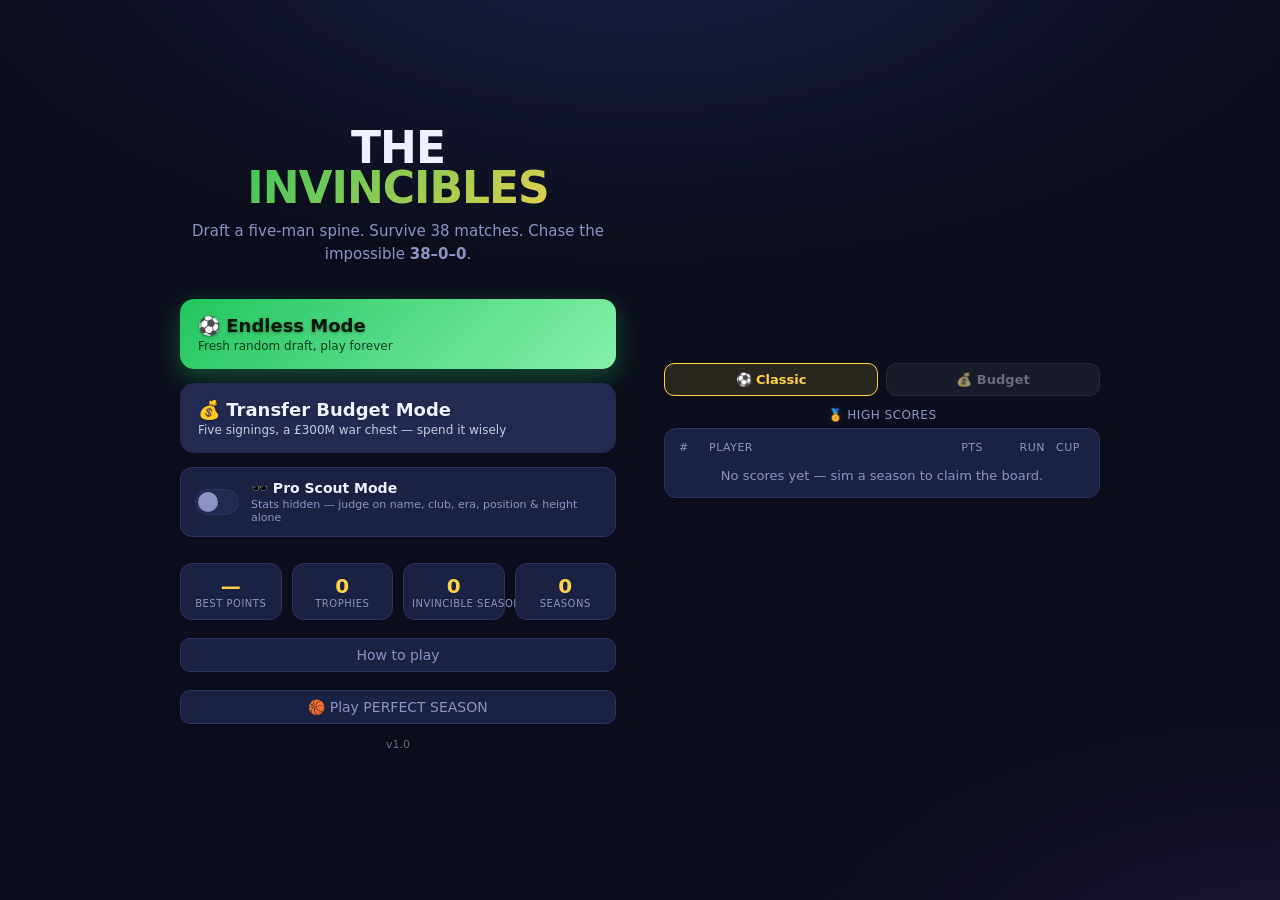
==== soccer/index.html @ 268bd945 "THE INVINCIBLES v1.0: Premier League spin-off at /soccer/ Full football sibling of PERFECT SEASON, b" ====
<!DOCTYPE html>
<html lang="en">
<head>
  <meta charset="UTF-8" />
  <meta name="viewport" content="width=device-width, initial-scale=1.0, maximum-scale=1.0, user-scalable=no" />
  <meta name="theme-color" content="#0b0e1a" />
  <title>THE INVINCIBLES</title>
  <meta name="description" content="Draft a five-man spine of Premier League legends and simulate a 38-match season. Can you go 38–0–0?" />
  <style>
/* ============================================================================
 * THE INVINCIBLES — styles
 * ==========================================================================*/
:root {
  --bg: #0b0e1a;
  --bg2: #131830;
  --panel: #1a2142;
  --panel2: #222a52;
  --ink: #eef1ff;
  --muted: #8b93c4;
  --accent: #22c55e;
  --accent2: #86efac;
  --good: #34d399;
  --bad: #f87171;
  --line: #2c3463;
  --gold: #ffd24a;
  --radius: 16px;
  --shadow: 0 10px 40px rgba(0, 0, 0, 0.45);
}

* { box-sizing: border-box; -webkit-tap-highlight-color: transparent; }

html { height: 100%; }
body {
  margin: 0;
  min-height: 100%;
  background: var(--bg);
  color: var(--ink);
  font-family: "Inter", system-ui, -apple-system, "Segoe UI", Roboto, sans-serif;
  -webkit-font-smoothing: antialiased;
}
/* Ambient glows live on a fixed layer so no gradient edge can ever appear,
 * no matter how tall the page scrolls. */
body::before {
  content: "";
  position: fixed;
  inset: 0;
  z-index: -1;
  pointer-events: none;
  background:
    radial-gradient(1200px 600px at 50% -10%, #1d2147 0%, transparent 60%),
    radial-gradient(900px 500px at 100% 110%, #20183a 0%, transparent 55%);
}

#app {
  max-width: 540px;
  margin: 0 auto;
  min-height: 100%;
  position: relative;
  overflow: hidden;
}

/* ---- screen switching ---- */
.screen {
  display: none;
  padding: 20px;
  min-height: 100vh;
  flex-direction: column;
  animation: fade 0.3s ease;
}
.screen.active { display: flex; }
@keyframes fade { from { opacity: 0; transform: translateY(8px); } to { opacity: 1; transform: none; } }

/* ---- buttons ---- */
.btn {
  border: none;
  border-radius: 14px;
  padding: 16px 18px;
  font-size: 16px;
  font-weight: 700;
  color: var(--ink);
  cursor: pointer;
  transition: transform 0.08s ease, filter 0.15s ease, opacity 0.15s ease;
  font-family: inherit;
}
.btn:active { transform: scale(0.97); }
.btn:disabled { opacity: 0.4; cursor: not-allowed; }
.btn-primary:disabled {
  opacity: 1;
  background: var(--panel2);
  color: var(--muted);
  box-shadow: none;
}
.btn-primary {
  background: linear-gradient(135deg, var(--accent), var(--accent2));
  color: #06170c;
  box-shadow: 0 8px 24px rgba(34, 197, 94, 0.35);
}
.btn-secondary { background: var(--panel2); }
.btn-token {
  background: var(--panel);
  border: 1px solid var(--line);
  font-size: 14px;
  padding: 12px 14px;
  flex: 1;
}
.btn-token:disabled { opacity: 0.35; }
.link-btn {
  background: var(--panel);
  border: 1px solid var(--line);
  border-radius: 10px;
  padding: 8px 16px;
  color: var(--muted);
  cursor: pointer;
  font-size: 14px;
  margin-top: 18px;
  font-family: inherit;
}
.link-btn:hover { color: var(--ink); border-color: var(--gold); }
a.link-btn { text-decoration: none; display: inline-block; }
.icon-btn {
  background: var(--panel);
  border: 1px solid var(--line);
  color: var(--ink);
  width: 38px; height: 38px;
  border-radius: 10px;
  font-size: 16px;
  cursor: pointer;
}

/* ===================== HOME ===================== */
#screen-home { justify-content: center; align-items: center; text-align: center; }
.home-inner { width: 100%; max-width: 420px; }
.logo {
  font-size: 44px;
  font-weight: 900;
  letter-spacing: -1px;
  line-height: 0.92;
  margin: 0 0 4px;
}
.logo span {
  display: block;
  background: linear-gradient(135deg, var(--accent), var(--gold));
  -webkit-background-clip: text;
  background-clip: text;
  color: transparent;
}
.tagline { color: var(--muted); font-size: 15px; margin: 8px 0 34px; line-height: 1.5; }
.mode-buttons { display: flex; flex-direction: column; gap: 14px; }
.mode-buttons .btn { display: flex; flex-direction: column; gap: 3px; text-align: left; }
.btn-title { font-size: 18px; text-shadow: 0 1px 3px rgba(0, 0, 0, 0.35); }
.btn-sub { font-size: 12px; font-weight: 500; opacity: 0.8; }
/* Pro Scout Mode toggle */
.pro-toggle {
  display: flex;
  align-items: center;
  gap: 12px;
  background: var(--panel);
  border: 1px solid var(--line);
  border-radius: 12px;
  padding: 12px 14px;
  margin-top: 14px;
  cursor: pointer;
  text-align: left;
}
.pro-toggle input { display: none; }
.pro-switch {
  flex: 0 0 auto;
  width: 44px;
  height: 26px;
  border-radius: 14px;
  background: var(--panel2);
  border: 1px solid var(--line);
  position: relative;
  transition: background 0.2s;
}
.pro-switch::after {
  content: "";
  position: absolute;
  top: 2px;
  left: 2px;
  width: 20px;
  height: 20px;
  border-radius: 50%;
  background: var(--muted);
  transition: transform 0.2s, background 0.2s;
}
.pro-toggle input:checked + .pro-switch { background: linear-gradient(135deg, var(--accent), var(--accent2)); }
.pro-toggle input:checked + .pro-switch::after { transform: translateX(18px); background: #06170c; }
.pro-text { display: flex; flex-direction: column; gap: 2px; }
.pro-text b { font-size: 14px; }
.pro-text small { font-size: 11px; color: var(--muted); }

.scout-note {
  margin-top: 8px;
  font-size: 12px;
  color: var(--muted);
  font-style: italic;
  background: var(--panel2);
  border-radius: 8px;
  padding: 8px 10px;
}

.records {
  margin-top: 26px;
  display: grid;
  grid-template-columns: repeat(4, minmax(0, 1fr));
  gap: 10px;
}
@media (max-width: 430px) {
  .records { grid-template-columns: repeat(2, 1fr); }
}
.record-chip {
  background: var(--panel);
  border: 1px solid var(--line);
  border-radius: 12px;
  padding: 10px 8px;
}
.record-chip .rc-v { font-size: 20px; font-weight: 800; color: var(--gold); }
.record-chip .rc-k { font-size: 10px; color: var(--muted); text-transform: uppercase; letter-spacing: 0.5px; white-space: nowrap; }

/* ===================== HIGH SCORES ===================== */
.highscores { margin-top: 18px; width: 100%; max-width: 420px; margin-left: auto; margin-right: auto; }
.hs-tabs { display: flex; gap: 8px; margin-bottom: 12px; }
.hs-tab {
  flex: 1 1 0;
  min-width: 0;
  padding: 8px 6px;
  background: var(--panel);
  border: 1px solid var(--line);
  border-radius: 10px;
  color: var(--muted);
  font: inherit;
  font-size: 13px;
  font-weight: 700;
  white-space: nowrap;
  cursor: pointer;
}
.hs-tab:not(.active) { filter: saturate(0.4); opacity: 0.7; }
.hs-tab.active { border-color: var(--gold); color: var(--gold); background: rgba(255, 210, 74, 0.12); }
.hs-head { font-size: 12px; color: var(--muted); text-transform: uppercase; letter-spacing: 0.5px; margin-bottom: 6px; }
.hs-board { background: var(--panel); border: 1px solid var(--line); border-radius: 12px; padding: 6px 14px; text-align: left; }
.hs-board + .hs-head { margin-top: 16px; }
.hs-line { display: grid; grid-template-columns: 24px 1fr 62px 56px 34px; gap: 6px; padding: 6px 0; font-size: 14px; align-items: center; }
.hs-line > :nth-child(3), .hs-line > :nth-child(4) { text-align: right; font-variant-numeric: tabular-nums; }
.hs-line > :nth-child(5) { text-align: center; }
.hs-line:not(.head) > :nth-child(5) { font-size: 17px; line-height: 1; }
.hs-line + .hs-line { border-top: 1px solid var(--line); }
.hs-line.head { color: var(--muted); font-size: 11px; text-transform: uppercase; letter-spacing: 0.5px; }
.hs-line .hv { font-weight: 800; }
.hs-line.first .hv, .hs-line.first .h-ini { color: var(--gold); }
.hs-empty { color: var(--muted); font-size: 13px; text-align: center; padding: 8px 0; }
.hs-entry { background: var(--panel); border: 1px solid var(--gold); border-radius: 12px; padding: 12px; margin-bottom: 16px; }
.hs-title { font-weight: 800; color: var(--gold); margin-bottom: 8px; }
.hs-row { display: flex; gap: 8px; justify-content: center; }
.hs-input {
  width: 96px; text-align: center; text-transform: uppercase; letter-spacing: 6px;
  font-weight: 800; font-size: 18px; background: var(--bg2); border: 1px solid var(--line);
  border-radius: 10px; color: var(--ink); padding: 10px; font-family: inherit;
}
.version { color: var(--muted); font-size: 11px; margin-top: 14px; padding-bottom: 10px; opacity: 0.7; }
.hs-head { text-shadow: 0 0 8px rgba(255, 255, 255, 0.15); }


/* ===================== PANELS (how / wild) ===================== */
.panel {
  background: var(--panel);
  border: 1px solid var(--line);
  border-radius: var(--radius);
  padding: 24px;
  margin: auto 0;
  box-shadow: var(--shadow);
}
.panel h2 { margin-top: 0; }
.how-list { padding-left: 20px; line-height: 1.6; color: var(--ink); }
.how-list li { margin-bottom: 12px; }
.how-list b { color: var(--accent2); }
.how-foot { color: var(--muted); text-align: center; margin: 18px 0 22px; }

/* ===================== DRAFT ===================== */
.draft-header { display: flex; align-items: center; gap: 8px; margin-bottom: 14px; }
.draft-progress { flex: 1; display: flex; justify-content: space-between; align-items: center; gap: 6px; }
#pick-label { font-weight: 800; font-size: 15px; white-space: nowrap; }
.tokens { display: flex; gap: 6px; }
.token {
  background: var(--panel);
  border: 1px solid var(--line);
  border-radius: 10px;
  padding: 5px 8px;
  font-size: 13px;
  color: var(--ink);
  font-family: inherit;
  cursor: pointer;
  white-space: nowrap;
}
.token:not(:disabled):hover { border-color: var(--gold); }
.token:disabled { opacity: 0.4; cursor: default; }
.token b { color: var(--gold); }

/* cap mode: remaining budget chip in the draft header */
.budget-hud {
  background: var(--panel);
  border: 1px solid var(--gold);
  border-radius: 10px;
  padding: 5px 8px;
  font-size: 13px;
  color: var(--ink);
  white-space: nowrap;
}
.budget-hud b { color: var(--gold); }

/* pitch */
.court {
  position: relative;
  background:
    repeating-linear-gradient(90deg, transparent, transparent 30px, rgba(255,255,255,0.02) 31px),
    linear-gradient(180deg, #14331b, #1d4d28);
  border: 2px solid #2e6b3a;
  border-radius: 12px;
  padding: 12px;
  display: grid;
  grid-template-columns: repeat(5, 1fr);
  gap: 8px;
  margin-bottom: 16px;
}
.slot {
  position: relative;
  z-index: 1; /* sits above the halfway-line divider */
  background: #0f2b18;
  border: 1.5px dashed #3f7a4e;
  border-radius: 10px;
  min-height: 78px;
  display: flex;
  flex-direction: column;
  align-items: center;
  justify-content: center;
  text-align: center;
  padding: 6px 4px;
  position: relative;
}
.slot .slot-pos { font-size: 12px; font-weight: 800; color: var(--accent2); }
.slot .slot-empty { font-size: 11px; color: rgba(134, 239, 172, 0.55); margin-top: 4px; }
.slot.filled { border-style: solid; border-color: var(--accent); background: rgba(34,197,94,0.12); }
.slot .slot-name { font-size: 11px; font-weight: 700; line-height: 1.15; margin-top: 3px; }
.slot .slot-era { font-size: 10px; color: var(--muted); }
.slot.target { border-style: solid; border-color: var(--gold); box-shadow: 0 0 0 1px var(--gold) inset; }

/* slot machine */
.draft-floor { flex: 1; display: flex; flex-direction: column; }
.spinner {
  text-align: center;
  background: linear-gradient(135deg, var(--panel2), var(--panel));
  border: 1px solid var(--line);
  border-radius: 12px;
  padding: 10px;
  margin-bottom: 12px;
}
.spinner-label { display: block; font-size: 11px; letter-spacing: 2px; color: var(--muted); }
.spinner-team {
  display: block;
  font-size: 26px;
  font-weight: 900;
  color: var(--gold);
  min-height: 32px;
}
.spinner.spinning .spinner-team { animation: flick 0.08s steps(1) infinite; }
@keyframes flick { 50% { opacity: 0.4; } }

.candidates { display: flex; flex-direction: column; gap: 8px; margin-bottom: 12px; }
.pcard {
  background: var(--panel);
  border: 1px solid var(--line);
  border-radius: 12px;
  padding: 10px 12px;
  cursor: pointer;
  transition: border-color 0.15s, transform 0.08s;
}
.pcard:active { transform: scale(0.99); }
.pcard.open { border-color: var(--accent); }
.pcard-arch { white-space: nowrap; }
.pcard-top { display: flex; justify-content: space-between; align-items: center; gap: 8px; }
.pcard-name { font-weight: 800; font-size: 15px; }
.pcard-meta { font-size: 11px; color: var(--muted); }
.pcard-arch { font-size: 11px; color: var(--accent2); font-weight: 600; }
.pcard-pos { display: flex; gap: 4px; }
.pos-pill {
  font-size: 10px;
  font-weight: 800;
  background: var(--panel2);
  border-radius: 6px;
  padding: 2px 6px;
}
.pcost {
  background: var(--bg2);
  border: 1px solid var(--line);
  border-radius: 999px;
  padding: 3px 8px;
  font-size: 12px;
  font-weight: 800;
  color: var(--gold);
  white-space: nowrap;
}
/* over-budget card: dim everything except the price, which flips red */
.pcard.too-rich .pcard-name, .pcard.too-rich .pcard-meta,
.pcard.too-rich .pos-pill, .pcard.too-rich .ratings,
.pcard.too-rich .scout-note { opacity: 0.45; }
.pcard.too-rich .pcost { color: var(--bad); border-color: var(--bad); }
.ratings { display: flex; gap: 6px; margin-top: 8px; }
.rbar { flex: 1; text-align: center; }
.rbar .rk { font-size: 10px; color: var(--muted); }
.rbar .rv {
  display: block;
  font-size: 12px;
  font-weight: 800;
  border-radius: 5px;
  padding: 2px 0;
  margin-top: 2px;
  background: var(--panel2);
}
.rv.hi { color: var(--good); }
.rv.lo { color: var(--bad); }

/* position chooser shown after tapping a card */
.pos-choose { display: none; gap: 6px; margin-top: 10px; flex-wrap: wrap; }
.pcard.open .pos-choose { display: flex; }
.pos-choose .pc-btn {
  flex: 1;
  min-width: 56px;
  background: var(--panel2);
  border: 1px solid var(--line);
  color: var(--ink);
  border-radius: 8px;
  padding: 8px 4px;
  font-weight: 800;
  font-size: 13px;
  cursor: pointer;
  font-family: inherit;
}
.pos-choose .pc-btn:disabled { opacity: 0.3; }
.pos-choose .pc-btn.natural:disabled { border-color: var(--line); color: var(--muted); background: none; }
.pos-choose .pc-btn.natural { border-color: var(--good); color: var(--good); background: rgba(52, 211, 153, 0.12); }
.pos-choose .pc-btn.off { border-color: var(--line); color: var(--muted); }

.draft-actions { display: flex; gap: 10px; margin-bottom: 12px; }
.btn-sim { margin-top: auto; }

/* ===================== WILDCARD ===================== */
.wild-panel { max-height: 86vh; display: flex; flex-direction: column; }
.wild-search {
  width: 100%;
  background: var(--bg2);
  border: 1px solid var(--line);
  border-radius: 10px;
  padding: 12px;
  color: var(--ink);
  font-size: 15px;
  margin-bottom: 12px;
  font-family: inherit;
}
.wild-list { overflow-y: auto; flex: 1; display: flex; flex-direction: column; gap: 6px; margin-bottom: 12px; }

/* ===================== SIMULATION ===================== */
#screen-sim { justify-content: center; align-items: center; text-align: center; }
.sim-inner { width: 100%; max-width: 420px; }
.sim-record { font-size: 48px; font-weight: 900; letter-spacing: -2px; }
.sim-record .dash { color: var(--muted); margin: 0 5px; }
#sim-wins { color: var(--good); }
#sim-draws { color: var(--gold); }
#sim-losses { color: var(--bad); }
.sim-pts { font-size: 15px; font-weight: 700; color: var(--muted); margin-top: 2px; }
.sim-pts b { color: var(--gold); font-size: 20px; }
.sim-bar {
  height: 10px;
  background: var(--bad);
  border-radius: 6px;
  overflow: hidden;
  margin: 16px 0 22px;
}
.sim-bar-fill { height: 100%; width: 0; background: var(--good); transition: width 0.1s linear; }
.sim-grid {
  display: grid;
  grid-template-columns: repeat(10, 1fr);
  gap: 4px;
  margin-bottom: 18px;
}
.gcell { aspect-ratio: 1; border-radius: 3px; background: var(--panel); transform: scale(0); transition: transform 0.12s ease; }
.gcell.show { transform: scale(1); }
.gcell.w { background: var(--good); }
.gcell.d { background: var(--gold); }
.gcell.l { background: var(--bad); }
.sim-status { color: var(--muted); font-weight: 600; min-height: 22px; }

/* ===================== RESULTS ===================== */
#screen-result { justify-content: center; }
.result-inner { width: 100%; max-width: 440px; margin: auto; text-align: center; }
.grade-badge {
  width: 96px; height: 96px;
  margin: 0 auto 12px;
  border-radius: 50%;
  display: flex; align-items: center; justify-content: center;
  font-size: 34px; font-weight: 900;
  border: 3px solid var(--line);
  background: var(--panel);
}
.grade-badge.perfect { font-size: 22px; background: linear-gradient(135deg, var(--gold), var(--accent)); color: #06170c; border-color: var(--gold); box-shadow: 0 0 30px rgba(255,210,74,0.6); }
.grade-badge.s { color: var(--gold); border-color: var(--gold); }
.grade-badge.a { color: var(--good); border-color: var(--good); }
.grade-badge.b { color: #60a5fa; border-color: #60a5fa; }
.grade-badge.c { color: var(--accent2); border-color: var(--accent2); }
.grade-badge.d, .grade-badge.e, .grade-badge.f { color: var(--bad); border-color: var(--bad); }
.result-record { font-size: 40px; font-weight: 900; }
.result-pts { font-size: 24px; font-weight: 900; color: var(--gold); }
.result-title { color: var(--muted); margin-bottom: 18px; font-weight: 600; }
.result-cap { color: var(--gold); font-weight: 700; margin-bottom: 10px; }

.result-lineup { display: grid; grid-template-columns: repeat(5, 1fr); gap: 6px; margin-bottom: 18px; }
.rl-slot { background: var(--panel); border-radius: 8px; padding: 8px 4px; border: 1px solid var(--line); }
.rl-slot .rl-pos { font-size: 10px; font-weight: 800; color: var(--accent2); }
.rl-slot .rl-name { font-size: 10px; font-weight: 700; line-height: 1.15; margin-top: 3px; }
.rl-slot .rl-fit { font-size: 13px; margin-top: 3px; }

.fit-legend { font-size: 11px; color: var(--muted); margin: -8px 0 14px; }
.result-stats { display: grid; grid-template-columns: 1fr 1fr; gap: 8px; margin-bottom: 16px; }
.stat { background: var(--panel); border-radius: 10px; padding: 10px; text-align: left; }
.stat-k { display: block; font-size: 11px; color: var(--muted); text-transform: uppercase; letter-spacing: 0.5px; }
.stat-v { font-size: 15px; font-weight: 800; }

/* Pro Scout Mode reveal */
.scout-reveal {
  background: var(--panel);
  border: 1px solid var(--gold);
  border-radius: 12px;
  padding: 12px 14px;
  margin-bottom: 16px;
  text-align: left;
  animation: fade 0.4s ease;
}
.scout-reveal h3 { margin: 0 0 10px; font-size: 14px; color: var(--gold); }
.reveal-legend { font-size: 11px; color: var(--muted); margin: -2px 0 14px; }
.reveal-list { display: flex; flex-direction: column; gap: 8px; }
.reveal-head { padding-bottom: 6px; border-bottom: 1px solid var(--line); margin-bottom: 2px; }
.reveal-head .rk { width: 26px; text-align: center; font-size: 11px; font-weight: 800; color: var(--accent2); letter-spacing: 0.5px; }
.reveal-row { display: flex; align-items: center; justify-content: space-between; gap: 8px; }
.reveal-id { display: flex; flex-direction: column; min-width: 0; }
.reveal-id .reveal-pos { font-size: 10px; font-weight: 800; color: var(--accent2); }
.reveal-id .reveal-name { font-size: 14px; font-weight: 700; white-space: nowrap; overflow: hidden; text-overflow: ellipsis; }
.reveal-id .reveal-meta { font-size: 10px; color: var(--muted); }
.reveal-ratings { display: flex; gap: 4px; flex: 0 0 auto; }
.reveal-ratings .rv {
  width: 26px;
  text-align: center;
  font-size: 12px;
  font-weight: 800;
  border-radius: 5px;
  padding: 3px 0;
  background: var(--panel2);
}

.chem-details { background: var(--panel); border-radius: 10px; padding: 4px 14px; margin-bottom: 18px; text-align: left; }
.chem-details summary { cursor: pointer; padding: 10px 0; font-weight: 700; }
.chem-details ul { list-style: none; padding: 0; margin: 0 0 12px; }
.chem-details li { display: flex; justify-content: space-between; padding: 6px 0; border-top: 1px solid var(--line); font-size: 13px; }
.chem-details li .cd { font-weight: 800; }
.chem-details li.good .cd { color: var(--good); }
.chem-details li.bad .cd { color: var(--bad); }

.result-actions { display: flex; flex-direction: column; gap: 10px; }
.share-toast { color: var(--good); font-weight: 700; min-height: 20px; margin-top: 10px; }
.missed-note { color: var(--muted); font-size: 13px; text-align: center; margin: 0; }

/* playoffs */
#screen-playoffs { justify-content: center; }
.playoffs-inner { width: 100%; max-width: 460px; margin: auto; text-align: center; }
.po-seed { font-size: 15px; font-weight: 700; color: var(--muted); margin-bottom: 18px; }
.po-seed b { color: var(--gold); }
.bracket { display: flex; flex-direction: column; gap: 10px; margin-bottom: 18px; }
.po-series {
  display: flex; align-items: center; justify-content: space-between; gap: 10px;
  background: var(--panel); border: 1px solid var(--line); border-radius: 12px;
  padding: 12px 14px; text-align: left;
  opacity: 0; transform: translateY(10px); transition: opacity 0.3s, transform 0.3s, border-color 0.3s;
}
.po-series.show { opacity: 1; transform: none; }
.po-series.win { border-color: var(--good); }
.po-series.loss { border-color: var(--bad); }
.po-series .po-round { font-size: 11px; color: var(--accent2); font-weight: 800; text-transform: uppercase; letter-spacing: 0.5px; }
.po-series .po-opp { font-size: 14px; font-weight: 700; margin-top: 2px; }
.po-series .po-right { text-align: right; flex: 0 0 auto; }
.po-series .po-score { font-size: 18px; font-weight: 900; white-space: nowrap; }
.po-series.win .po-score { color: var(--good); }
.po-series.loss .po-score { color: var(--bad); }
.po-series .po-badge { font-size: 10px; font-weight: 800; letter-spacing: 0.5px; }
.po-series.win .po-badge { color: var(--good); }
.po-series.loss .po-badge { color: var(--bad); }
.po-outcome { min-height: 90px; margin-bottom: 8px; }
.po-banner {
  font-size: 30px; font-weight: 900; letter-spacing: -0.5px; padding: 18px;
  border-radius: 16px; animation: fade 0.5s ease;
}
.po-banner.champ { background: linear-gradient(135deg, var(--gold), var(--accent)); color: #06170c; box-shadow: 0 0 36px rgba(255,210,74,0.6); }
.po-banner.out { background: var(--panel); border: 1px solid var(--line); color: var(--ink); font-size: 20px; }
.po-banner .po-sub { display: block; font-size: 13px; font-weight: 600; margin-top: 6px; opacity: 0.85; }

/* confetti */
.confetti { position: fixed; top: -10px; width: 9px; height: 14px; opacity: 0.9; z-index: 50; pointer-events: none; }
@keyframes fall { to { transform: translateY(110vh) rotate(720deg); opacity: 0; } }

/* ===================== DESKTOP LAYOUT ===================== */
@media (min-width: 900px) {
  #app { max-width: 960px; }
  .draft-header, .court, .spinner, .draft-actions { max-width: 660px; margin-left: auto; margin-right: auto; width: 100%; }
  .court { margin: 0 auto 16px; }
  .btn-sim { width: 100%; max-width: 660px; align-self: center; }
  .candidates { display: grid; grid-template-columns: repeat(2, 1fr); gap: 10px; align-items: start; }
  .candidates .pcard.open { grid-column: 1 / -1; }
  .wild-panel { max-width: 900px; width: 100%; margin: 0 auto; }
  .wild-list { display: grid; grid-template-columns: repeat(2, 1fr); gap: 8px; align-items: start; }
  .wild-list .pcard.open { grid-column: 1 / -1; }
  .result-inner { max-width: 560px; }
  /* Home becomes two columns: menu left, leaderboards right */
  .home-inner { max-width: 940px; display: grid; grid-template-columns: 1fr 1fr; column-gap: 48px; align-items: start; }
  .home-inner > * { grid-column: 1; }
  .home-inner > .highscores { grid-column: 2; grid-row: 1 / span 7; align-self: center; margin-top: 8px; max-width: none; }
}
</style>
</head>
<body>
  <div id="app">

    <!-- ===================== HOME ===================== -->
    <section id="screen-home" class="screen active">
      <div class="home-inner">
        <h1 class="logo">THE<span>INVINCIBLES</span></h1>
        <p class="tagline">Draft a five-man spine. Survive 38 matches. Chase the impossible&nbsp;<b>38–0–0</b>.</p>

        <div class="mode-buttons">
          <button class="btn btn-primary" id="btn-endless">
            <span class="btn-title">⚽ Endless Mode</span>
            <span class="btn-sub">Fresh random draft, play forever</span>
          </button>
          <button class="btn btn-secondary" id="btn-cap">
            <span class="btn-title">💰 Transfer Budget Mode</span>
            <span class="btn-sub">Five signings, a £300M war chest — spend it wisely</span>
          </button>
        </div>

        <label class="pro-toggle" for="pro-toggle">
          <input type="checkbox" id="pro-toggle" />
          <span class="pro-switch"></span>
          <span class="pro-text">
            <b>🕶️ Pro Scout Mode</b>
            <small>Stats hidden — judge on name, club, era, position &amp; height alone</small>
          </span>
        </label>

        <div class="records" id="home-records"></div>

        <div class="highscores" id="highscores"></div>

        <button class="link-btn" id="btn-how">How to play</button>
        <a class="link-btn" href="../">🏀 Play PERFECT SEASON</a>
        <p class="version">v1.0</p>
      </div>
    </section>

    <!-- ===================== HOW TO PLAY ===================== -->
    <section id="screen-how" class="screen">
      <div class="panel">
        <h2>How to play</h2>
        <ol class="how-list">
          <li><b>Spin the club.</b> Each round the wheel deals you a club-era. Sign <b>one</b> of its legends.</li>
          <li><b>Fill all five roles</b> — GK, DF, MF, WG, ST. Play someone out of position and they lose effectiveness; an outfielder in goal is a catastrophe.</li>
          <li><b>Build chemistry.</b> You need a chief creator, clinical finishing, and a commanding back line. Stacking individualists backfires.</li>
          <li><b>Use your tokens.</b> <b>Reroll</b> deals a new club; the one-time <b>Wildcard</b> lets you sign <i>any</i> legend.</li>
          <li><b>Simulate 38 matches.</b> 3 points for a win, 1 for a draw — see your points, grade, Player of the Season, and biggest weakness.</li>
        </ol>
        <p class="how-foot">Goal: construct the rare spine that goes the whole season unbeaten — <b>38–0–0</b>.</p>
        <button class="btn btn-primary" id="btn-how-back">Got it</button>
      </div>
    </section>

    <!-- ===================== DRAFT ===================== -->
    <section id="screen-draft" class="screen">
      <header class="draft-header">
        <button class="icon-btn" id="btn-quit" title="Quit to menu">✕</button>
        <div class="draft-progress">
          <span id="pick-label">Signing 1 / 5</span>
          <span id="budget-hud" class="budget-hud" hidden></span>
          <div class="tokens">
            <button type="button" class="token" id="token-reroll" title="Reroll team">🔄 <b id="reroll-count">3</b></button>
            <button type="button" class="token" id="token-wild" title="Wildcard pick">⭐ <b id="wild-count">1</b></button>
          </div>
        </div>
      </header>

      <!-- Pitch with the 5 lineup slots -->
      <div class="court" id="court"></div>

      <!-- Slot machine + candidate cards -->
      <div class="draft-floor">
        <div class="spinner" id="spinner">
          <span class="spinner-label" id="spinner-label">NOW SIGNING</span>
          <span class="spinner-team" id="spinner-team">—</span>
        </div>

        <div class="candidates" id="candidates"></div>

        <div class="draft-actions">
          <button class="btn btn-token" id="btn-reroll">🔄 Reroll team</button>
          <button class="btn btn-token" id="btn-wild">⭐ Wildcard pick</button>
        </div>
      </div>

      <button class="btn btn-primary btn-sim" id="btn-sim" disabled>Simulate Season</button>
    </section>

    <!-- ===================== WILDCARD PICKER ===================== -->
    <section id="screen-wild" class="screen">
      <div class="panel wild-panel">
        <h2>⭐ Wildcard — sign any legend</h2>
        <input type="text" id="wild-search" class="wild-search" placeholder="Search by name or club…" />
        <div class="wild-list" id="wild-list"></div>
        <button class="btn btn-secondary" id="btn-wild-cancel">Cancel</button>
      </div>
    </section>

    <!-- ===================== SIMULATION ===================== -->
    <section id="screen-sim" class="screen">
      <div class="sim-inner">
        <div class="sim-record">
          <span id="sim-wins">0</span><span class="dash">–</span><span id="sim-draws">0</span><span class="dash">–</span><span id="sim-losses">0</span>
        </div>
        <div class="sim-pts"><b id="sim-pts">0</b> PTS</div>
        <div class="sim-bar"><div class="sim-bar-fill" id="sim-bar-fill"></div></div>
        <div class="sim-grid" id="sim-grid"></div>
        <p class="sim-status" id="sim-status">Kickoff…</p>
      </div>
    </section>

    <!-- ===================== RESULTS ===================== -->
    <section id="screen-result" class="screen">
      <div class="result-inner">
        <div class="grade-badge" id="grade-badge"></div>
        <div class="result-record" id="result-record"></div>
        <div class="result-pts" id="result-pts"></div>
        <div class="result-title" id="result-title"></div>
        <div id="result-cap" class="result-cap" hidden></div>

        <div class="result-lineup" id="result-lineup"></div>
        <div class="fit-legend">🟢 natural fit · 🟡 okay · 🔴 out of position</div>

        <div class="result-stats">
          <div class="stat"><span class="stat-k">Player of the Season</span><span class="stat-v" id="result-mvp">—</span></div>
          <div class="stat"><span class="stat-k">Chemistry</span><span class="stat-v" id="result-chem">—</span></div>
          <div class="stat"><span class="stat-k">Best unbeaten run</span><span class="stat-v" id="result-streak">—</span></div>
          <div class="stat"><span class="stat-k">Weakness</span><span class="stat-v" id="result-weak">—</span></div>
        </div>

        <!-- Pro Scout Mode payoff: the stats you drafted blind, revealed -->
        <div class="scout-reveal" id="scout-reveal" hidden>
          <h3>🕶️ Scouting report revealed</h3>
          <p class="reveal-legend">ATT attacking · DEF defending · PAS passing/creativity · PHY physical/aerial · FIN finishing</p>
          <div class="reveal-list" id="reveal-list"></div>
        </div>

        <details class="chem-details">
          <summary>Chemistry breakdown</summary>
          <ul id="chem-list"></ul>
        </details>

        <!-- High-score entry: shown only when the season makes the top 10 -->
        <div class="hs-entry" id="hs-entry" hidden>
          <div class="hs-title" id="hs-entry-title">🏅 Top-10 season! Enter your initials</div>
          <div class="hs-row" id="hs-entry-row">
            <input type="text" id="hs-initials" class="hs-input" maxlength="3" placeholder="AAA"
                   autocomplete="off" autocapitalize="characters" spellcheck="false" />
            <button type="button" class="btn btn-secondary" id="btn-hs-save">Save score</button>
          </div>
        </div>

        <div class="result-actions">
          <button class="btn btn-primary" id="btn-playoffs">🏆 Enter Europe</button>
          <p class="missed-note" id="missed-note" hidden>Missed Europe — rebuild and go again.</p>
          <button class="btn btn-secondary" id="btn-share">Share result</button>
          <button class="btn btn-secondary" id="btn-again">Play again</button>
          <button class="link-btn" id="btn-home">Main menu</button>
        </div>
        <p class="share-toast" id="share-toast"></p>
      </div>
    </section>

    <!-- ===================== EUROPEAN CUP ===================== -->
    <section id="screen-playoffs" class="screen">
      <div class="playoffs-inner">
        <div class="po-seed" id="po-seed"></div>
        <div class="bracket" id="bracket"></div>
        <div class="po-outcome" id="po-outcome"></div>
        <div class="result-actions" id="po-actions" hidden>
          <button class="btn btn-primary" id="btn-po-share">Share result</button>
          <button class="btn btn-secondary" id="btn-po-again">Play again</button>
          <button class="link-btn" id="btn-po-home">Main menu</button>
        </div>
        <p class="share-toast" id="po-toast"></p>
      </div>
    </section>

  </div>

  <script>
/* ============================================================================
 * THE INVINCIBLES — player & club data
 * ----------------------------------------------------------------------------
 * Placeholder pool: three era-defining Premier League squads (11 men each) so
 * the slot machine, drafting and tuning work end to end. A full roster
 * expansion lands later — keep every club-era at 8+ candidates.
 *
 * Non-commercial fan game; ratings are subjective approximations on a 60-99
 * scale, meant for fun. A goalkeeper's def IS shot-stopping.
 *
 *   n name  t club(era)  d decade  p positions[]  a archetype
 *   hi height in inches   atk attacking  def defending  pas passing/creativity
 *   phy physical/aerial   fin finishing
 * ==========================================================================*/

const POSITIONS = ["GK", "DF", "MF", "WG", "ST"];

const POSITION_NAMES = {
  GK: "Goalkeeper",
  DF: "Defender",
  MF: "Midfielder",
  WG: "Winger",
  ST: "Striker",
};

function formatHeight(inches) {
  return Math.floor(inches / 12) + "'" + (inches % 12) + '"';
}

// Compact constructor: P(name,club,decade,positions,archetype,height-inches,
// attacking, defending, passing, physical, finishing)
function P(n, t, d, p, a, hi, atk, def, pas, phy, fin) {
  return { n, t, d, p, a, hi, atk, def, pas, phy, fin };
}

const PLAYERS = [
  P("Peter Schmeichel","Man United","1990s",["GK"],"Shot Stopper",76,40,95,68,92,38),
  P("Gary Neville","Man United","1990s",["DF"],"No-Nonsense Full-Back",71,48,81,70,68,38),
  P("Denis Irwin","Man United","1990s",["DF"],"Full-Back Raider",70,62,83,76,66,60),
  P("Gary Pallister","Man United","1990s",["DF"],"Colossus",76,38,87,60,86,40),
  P("Steve Bruce","Man United","1990s",["DF"],"Colossus",72,50,84,58,84,60),
  P("Roy Keane","Man United","1990s",["MF"],"Box-to-Box",70,72,87,80,89,62),
  P("Paul Scholes","Man United","1990s",["MF"],"Playmaker",66,82,48,89,55,80),
  P("Ryan Giggs","Man United","1990s",["WG"],"Winger",70,90,42,80,68,76),
  P("David Beckham","Man United","1990s",["WG"],"Winger",72,84,50,91,65,78),
  P("Eric Cantona","Man United","1990s",["ST"],"Complete Forward",74,91,40,87,82,89),
  P("Andy Cole","Man United","1990s",["ST"],"Poacher",70,82,35,62,68,88),
  P("Ole Gunnar Solskjaer","Man United","1990s",["ST"],"Super-Sub",70,76,40,66,58,85),
  P("David Seaman","Arsenal","1990s",["GK"],"Shot Stopper",76,40,93,62,88,36),
  P("Tony Adams","Arsenal","1990s",["DF"],"Colossus",75,45,92,62,88,48),
  P("Lee Dixon","Arsenal","1990s",["DF"],"Full-Back Raider",69,58,84,68,70,45),
  P("Nigel Winterburn","Arsenal","1990s",["DF"],"No-Nonsense Full-Back",68,55,83,66,68,42),
  P("Steve Bould","Arsenal","1990s",["DF"],"Colossus",76,38,85,55,84,38),
  P("Patrick Vieira","Arsenal","1990s",["MF"],"Box-to-Box",76,74,87,82,90,60),
  P("Emmanuel Petit","Arsenal","1990s",["MF"],"Deep-Lying Playmaker",73,65,82,84,80,62),
  P("Ray Parlour","Arsenal","1990s",["WG","MF"],"Engine",70,66,72,70,76,55),
  P("Marc Overmars","Arsenal","1990s",["WG"],"Winger",68,88,40,74,60,78),
  P("Ian Wright","Arsenal","1990s",["ST"],"Poacher",69,86,38,62,70,93),
  P("Dennis Bergkamp","Arsenal","1990s",["ST"],"Complete Forward",72,90,42,92,70,87),
  P("Nicolas Anelka","Arsenal","1990s",["ST"],"Poacher",73,80,36,58,72,81),
  P("David James","Liverpool","1990s",["GK"],"Shot Stopper",76,40,79,66,82,36),
  P("Rob Jones","Liverpool","1990s",["DF"],"No-Nonsense Full-Back",71,52,82,66,66,36),
  P("Mark Wright","Liverpool","1990s",["DF"],"Colossus",74,42,83,62,80,40),
  P("Phil Babb","Liverpool","1990s",["DF"],"Pace Defender",72,38,76,58,74,36),
  P("Neil Ruddock","Liverpool","1990s",["DF"],"Colossus",74,42,78,62,85,45),
  P("John Barnes","Liverpool","1990s",["MF","WG"],"Deep-Lying Playmaker",71,74,55,86,70,70),
  P("Jamie Redknapp","Liverpool","1990s",["MF"],"Playmaker",72,70,58,84,62,68),
  P("Paul Ince","Liverpool","1990s",["MF"],"Destroyer",70,65,84,74,84,58),
  P("Steve McManaman","Liverpool","1990s",["WG"],"Winger",72,87,45,83,60,70),
  P("Robbie Fowler","Liverpool","1990s",["ST"],"Poacher",70,85,36,64,66,93),
  P("Ian Rush","Liverpool","1990s",["ST"],"Poacher",72,80,45,60,68,88),
  P("Michael Owen","Liverpool","1990s",["ST"],"Poacher",68,84,35,58,62,87),
  P("Pavel Srnicek","Newcastle","1990s",["GK"],"Shot Stopper",76,38,80,55,78,36),
  P("Philippe Albert","Newcastle","1990s",["DF"],"Ball-Playing Defender",75,68,80,78,82,65),
  P("Steve Howey","Newcastle","1990s",["DF"],"Colossus",73,40,79,60,76,38),
  P("John Beresford","Newcastle","1990s",["DF"],"Full-Back Raider",69,58,76,68,66,45),
  P("Warren Barton","Newcastle","1990s",["DF"],"Full-Back Raider",73,56,77,66,70,42),
  P("Rob Lee","Newcastle","1990s",["MF"],"Box-to-Box",70,74,70,78,74,68),
  P("Lee Clark","Newcastle","1990s",["MF"],"Playmaker",68,64,52,74,58,55),
  P("David Ginola","Newcastle","1990s",["WG"],"Winger",71,89,35,82,70,74),
  P("Keith Gillespie","Newcastle","1990s",["WG"],"Winger",70,74,45,70,58,52),
  P("Les Ferdinand","Newcastle","1990s",["ST"],"Target Man",71,84,40,60,88,86),
  P("Tino Asprilla","Newcastle","1990s",["ST"],"Maverick",70,82,38,70,76,74),
  P("Peter Beardsley","Newcastle","1990s",["ST","MF"],"Playmaker",68,85,45,89,60,80),
  P("John Lukic","Leeds","1990s",["GK"],"Shot Stopper",76,38,82,55,80,36),
  P("Lucas Radebe","Leeds","1990s",["DF"],"Colossus",73,40,86,62,82,38),
  P("Gary Kelly","Leeds","1990s",["DF"],"No-Nonsense Full-Back",68,52,79,64,66,38),
  P("Tony Dorigo","Leeds","1990s",["DF"],"Full-Back Raider",69,62,78,72,66,48),
  P("Chris Fairclough","Leeds","1990s",["DF"],"Colossus",72,42,77,56,76,45),
  P("Gordon Strachan","Leeds","1990s",["MF"],"Playmaker",66,78,55,87,62,68),
  P("Gary McAllister","Leeds","1990s",["MF"],"Deep-Lying Playmaker",73,72,58,88,64,70),
  P("David Batty","Leeds","1990s",["MF"],"Destroyer",68,45,84,72,82,35),
  P("Gary Speed","Leeds","1990s",["MF","WG"],"Box-to-Box",72,74,68,74,78,72),
  P("Rod Wallace","Leeds","1990s",["WG","ST"],"Winger",66,76,40,64,60,72),
  P("Tony Yeboah","Leeds","1990s",["ST"],"Target Man",70,84,38,58,84,88),
  P("Lee Chapman","Leeds","1990s",["ST"],"Target Man",74,70,40,50,82,76),
  P("Tim Flowers","Blackburn","1990s",["GK"],"Shot Stopper",74,38,85,58,80,36),
  P("Colin Hendry","Blackburn","1990s",["DF"],"Colossus",73,40,87,58,86,42),
  P("Graeme Le Saux","Blackburn","1990s",["DF"],"Full-Back Raider",70,68,80,76,70,55),
  P("Henning Berg","Blackburn","1990s",["DF"],"Utility Man",72,44,80,62,72,36),
  P("Jeff Kenna","Blackburn","1990s",["DF"],"No-Nonsense Full-Back",71,50,74,62,66,38),
  P("Tim Sherwood","Blackburn","1990s",["MF"],"Box-to-Box",72,64,72,76,74,58),
  P("Mark Atkins","Blackburn","1990s",["MF"],"Utility Man",73,55,68,62,70,52),
  P("Jason Wilcox","Blackburn","1990s",["WG"],"Winger",71,76,45,72,62,60),
  P("Stuart Ripley","Blackburn","1990s",["WG"],"Winger",71,74,48,73,68,50),
  P("Alan Shearer","Blackburn","1990s",["ST"],"Complete Forward",71,90,42,66,88,94),
  P("Chris Sutton","Blackburn","1990s",["ST"],"Target Man",75,78,55,64,84,80),
  P("Mike Newell","Blackburn","1990s",["ST"],"Target Man",72,66,45,58,74,68),
  P("Mark Bosnich","Aston Villa","1990s",["GK"],"Shot Stopper",73,40,84,58,78,36),
  P("Paul McGrath","Aston Villa","1990s",["DF"],"Colossus",73,45,91,66,84,42),
  P("Gareth Southgate","Aston Villa","1990s",["DF"],"Ball-Playing Defender",72,48,84,76,74,40),
  P("Ugo Ehiogu","Aston Villa","1990s",["DF"],"Colossus",74,40,80,58,82,42),
  P("Alan Wright","Aston Villa","1990s",["DF"],"Full-Back Raider",64,58,74,68,55,42),
  P("Andy Townsend","Aston Villa","1990s",["MF"],"Box-to-Box",71,64,74,75,76,55),
  P("Kevin Richardson","Aston Villa","1990s",["MF"],"Engine",69,55,74,72,70,48),
  P("Ian Taylor","Aston Villa","1990s",["MF"],"Box-to-Box",72,62,68,66,74,62),
  P("Tony Daley","Aston Villa","1990s",["WG"],"Winger",68,76,38,62,64,48),
  P("Dwight Yorke","Aston Villa","1990s",["ST"],"Complete Forward",71,84,40,76,70,84),
  P("Dean Saunders","Aston Villa","1990s",["ST"],"Poacher",68,78,38,60,66,82),
  P("Savo Milosevic","Aston Villa","1990s",["ST"],"Maverick",73,68,36,55,76,62),
  P("Neville Southall","Everton","1990s",["GK"],"Shot Stopper",73,38,91,55,84,36),
  P("Dave Watson","Everton","1990s",["DF"],"Colossus",72,42,83,56,84,45),
  P("Andy Hinchcliffe","Everton","1990s",["DF"],"Full-Back Raider",70,60,76,80,70,48),
  P("David Unsworth","Everton","1990s",["DF"],"Utility Man",73,45,77,60,80,55),
  P("Joe Parkinson","Everton","1990s",["MF"],"Destroyer",71,42,76,60,78,38),
  P("Barry Horne","Everton","1990s",["MF"],"Destroyer",70,45,74,64,72,40),
  P("Nick Barmby","Everton","1990s",["MF"],"Playmaker",67,72,50,76,58,66),
  P("Andrei Kanchelskis","Everton","1990s",["WG"],"Winger",70,84,42,72,70,78),
  P("Anders Limpar","Everton","1990s",["WG"],"Winger",69,76,38,74,55,62),
  P("Duncan Ferguson","Everton","1990s",["ST"],"Target Man",76,76,45,52,91,74),
  P("Tony Cottee","Everton","1990s",["ST"],"Poacher",67,72,35,55,56,80),
  P("Paul Rideout","Everton","1990s",["ST"],"Super-Sub",72,62,42,55,70,66),
  P("Ian Walker","Spurs","1990s",["GK"],"Shot Stopper",74,38,80,60,74,35),
  P("Sol Campbell","Spurs","1990s",["DF"],"Colossus",74,45,88,62,88,42),
  P("Gary Mabbutt","Spurs","1990s",["DF"],"Colossus",73,44,82,64,76,45),
  P("Justin Edinburgh","Spurs","1990s",["DF"],"No-Nonsense Full-Back",69,45,72,60,66,35),
  P("Stephen Carr","Spurs","1990s",["DF"],"Full-Back Raider",69,58,76,68,70,45),
  P("David Howells","Spurs","1990s",["MF"],"Destroyer",72,52,72,66,68,50),
  P("Allan Nielsen","Spurs","1990s",["MF"],"Engine",68,60,68,68,70,58),
  P("Steffen Freund","Spurs","1990s",["MF"],"Destroyer",71,40,76,68,76,35),
  P("Darren Anderton","Spurs","1990s",["WG","MF"],"Winger",73,78,55,82,58,70),
  P("Ruel Fox","Spurs","1990s",["WG"],"Winger",66,72,42,68,56,58),
  P("Jurgen Klinsmann","Spurs","1990s",["ST"],"Complete Forward",71,88,42,74,78,91),
  P("Teddy Sheringham","Spurs","1990s",["ST"],"Complete Forward",72,84,42,86,70,86),
  P("Ed de Goey","Chelsea","1990s",["GK"],"Shot Stopper",78,38,82,55,80,35),
  P("Marcel Desailly","Chelsea","1990s",["DF"],"Colossus",73,48,90,74,90,42),
  P("Frank Leboeuf","Chelsea","1990s",["DF"],"Ball-Playing Defender",73,50,80,85,70,55),
  P("Steve Clarke","Chelsea","1990s",["DF"],"No-Nonsense Full-Back",70,45,79,62,68,36),
  P("Celestine Babayaro","Chelsea","1990s",["DF"],"Full-Back Raider",69,60,74,66,70,45),
  P("Dennis Wise","Chelsea","1990s",["MF"],"Destroyer",66,62,76,74,76,58),
  P("Roberto Di Matteo","Chelsea","1990s",["MF"],"Box-to-Box",70,70,72,78,72,68),
  P("Ruud Gullit","Chelsea","1990s",["MF"],"Playmaker",75,78,66,85,82,72),
  P("Dan Petrescu","Chelsea","1990s",["WG","DF"],"Full-Back Raider",70,72,70,74,66,62),
  P("Gianfranco Zola","Chelsea","1990s",["ST"],"Playmaker",66,89,38,90,58,87),
  P("Mark Hughes","Chelsea","1990s",["ST"],"Target Man",70,78,48,68,87,78),
  P("Tore Andre Flo","Chelsea","1990s",["ST"],"Super-Sub",76,72,40,60,80,76),
  P("Neil Sullivan","Wimbledon","1990s",["GK"],"Shot Stopper",74,36,81,55,74,35),
  P("Hans Segers","Wimbledon","1990s",["GK"],"Shot Stopper",73,36,75,52,70,35),
  P("Kenny Cunningham","Wimbledon","1990s",["DF"],"No-Nonsense Full-Back",71,42,79,64,70,35),
  P("Chris Perry","Wimbledon","1990s",["DF"],"Pace Defender",70,40,78,60,68,36),
  P("Alan Kimble","Wimbledon","1990s",["DF"],"No-Nonsense Full-Back",68,45,70,62,64,40),
  P("Vinnie Jones","Wimbledon","1990s",["MF"],"Destroyer",72,48,74,60,90,48),
  P("Robbie Earle","Wimbledon","1990s",["MF"],"Box-to-Box",69,68,66,70,74,70),
  P("Oyvind Leonhardsen","Wimbledon","1990s",["MF"],"Engine",69,66,64,70,76,60),
  P("Michael Hughes","Wimbledon","1990s",["WG"],"Winger",67,70,45,70,60,56),
  P("Neal Ardley","Wimbledon","1990s",["WG"],"Winger",71,62,48,72,58,45),
  P("John Fashanu","Wimbledon","1990s",["ST"],"Target Man",73,74,45,50,90,76),
  P("Dean Holdsworth","Wimbledon","1990s",["ST"],"Poacher",71,70,38,55,66,78),
  P("Mark Crossley","Forest","1990s",["GK"],"Shot Stopper",72,36,79,52,76,35),
  P("Stuart Pearce","Forest","1990s",["DF"],"Full-Back Raider",70,65,87,70,91,72),
  P("Des Walker","Forest","1990s",["DF"],"Pace Defender",71,38,89,60,78,35),
  P("Colin Cooper","Forest","1990s",["DF"],"Colossus",70,42,78,60,74,45),
  P("Steve Chettle","Forest","1990s",["DF"],"Colossus",73,38,74,56,72,36),
  P("Ian Woan","Forest","1990s",["MF","WG"],"Playmaker",71,64,52,74,60,64),
  P("Scot Gemmill","Forest","1990s",["MF"],"Engine",71,58,64,70,66,50),
  P("Steve Hodge","Forest","1990s",["MF"],"Box-to-Box",68,68,62,72,66,64),
  P("Steve Stone","Forest","1990s",["WG","MF"],"Winger",69,78,58,70,76,62),
  P("Stan Collymore","Forest","1990s",["ST"],"Complete Forward",74,88,36,70,80,87),
  P("Bryan Roy","Forest","1990s",["ST","WG"],"Maverick",70,78,36,72,56,70),
  P("Nigel Clough","Forest","1990s",["ST","MF"],"Playmaker",69,74,42,82,58,74),
  P("Fabien Barthez","Man United","2000s",["GK"],"Sweeper Keeper",71,40,85,68,74,36),
  P("Rio Ferdinand","Man United","2000s",["DF"],"Ball-Playing Defender",74,45,93,78,84,40),
  P("Nemanja Vidic","Man United","2000s",["DF"],"Colossus",74,40,92,58,93,45),
  P("Gary Neville","Man United","2000s",["DF"],"Full-Back Raider",71,55,84,72,76,40),
  P("Patrice Evra","Man United","2000s",["DF"],"Full-Back Raider",68,68,85,74,80,42),
  P("Paul Scholes","Man United","2000s",["MF"],"Playmaker",67,84,52,94,62,82),
  P("Roy Keane","Man United","2000s",["MF"],"Destroyer",70,66,88,80,90,60),
  P("Michael Carrick","Man United","2000s",["MF"],"Deep-Lying Playmaker",74,58,76,86,70,50),
  P("Cristiano Ronaldo","Man United","2000s",["WG","ST"],"Complete Forward",74,95,38,78,84,92),
  P("Ryan Giggs","Man United","2000s",["WG"],"Winger",71,84,50,85,70,72),
  P("Wayne Rooney","Man United","2000s",["ST"],"Complete Forward",69,91,55,84,86,89),
  P("Ruud van Nistelrooy","Man United","2000s",["ST"],"Poacher",74,88,35,62,78,94),
  P("Jens Lehmann","Arsenal","2000s",["GK"],"Shot Stopper",75,40,88,66,84,36),
  P("Sol Campbell","Arsenal","2000s",["DF"],"Colossus",74,42,92,60,91,45),
  P("Kolo Toure","Arsenal","2000s",["DF"],"Ball-Playing Defender",70,50,87,65,85,45),
  P("Ashley Cole","Arsenal","2000s",["DF"],"Full-Back Raider",68,70,86,72,80,45),
  P("Lauren","Arsenal","2000s",["DF"],"Full-Back Raider",70,58,80,66,78,40),
  P("Patrick Vieira","Arsenal","2000s",["MF"],"Box-to-Box",76,75,87,84,92,62),
  P("Gilberto Silva","Arsenal","2000s",["MF"],"Destroyer",73,55,84,76,80,55),
  P("Robert Pires","Arsenal","2000s",["WG"],"Winger",73,89,42,87,62,84),
  P("Freddie Ljungberg","Arsenal","2000s",["WG"],"Winger",69,84,55,76,72,80),
  P("Thierry Henry","Arsenal","2000s",["ST","WG"],"Complete Forward",74,96,45,84,70,95),
  P("Dennis Bergkamp","Arsenal","2000s",["ST","MF"],"Playmaker",72,88,40,91,68,86),
  P("Nwankwo Kanu","Arsenal","2000s",["ST"],"Super-Sub",77,78,35,72,74,76),
  P("Petr Cech","Chelsea","2000s",["GK"],"Shot Stopper",77,38,93,68,88,35),
  P("John Terry","Chelsea","2000s",["DF"],"Colossus",73,45,93,68,90,55),
  P("Ricardo Carvalho","Chelsea","2000s",["DF"],"Ball-Playing Defender",72,42,90,74,78,40),
  P("William Gallas","Chelsea","2000s",["DF"],"Utility Man",71,45,86,62,82,48),
  P("Paulo Ferreira","Chelsea","2000s",["DF"],"Full-Back Raider",70,50,78,64,72,38),
  P("Frank Lampard","Chelsea","2000s",["MF"],"Box-to-Box",72,88,62,88,78,88),
  P("Claude Makelele","Chelsea","2000s",["MF"],"Destroyer",67,40,91,78,76,38),
  P("Michael Essien","Chelsea","2000s",["MF"],"Engine",70,72,87,78,90,68),
  P("Arjen Robben","Chelsea","2000s",["WG"],"Inverted Winger",71,90,38,78,60,82),
  P("Damien Duff","Chelsea","2000s",["WG"],"Winger",69,82,48,74,64,74),
  P("Didier Drogba","Chelsea","2000s",["ST"],"Complete Forward",74,90,48,68,93,91),
  P("Eidur Gudjohnsen","Chelsea","2000s",["ST","MF"],"Super-Sub",73,80,45,78,72,79),
  P("Jerzy Dudek","Liverpool","2000s",["GK"],"Shot Stopper",74,38,85,60,76,35),
  P("Jamie Carragher","Liverpool","2000s",["DF"],"Colossus",73,38,90,62,84,38),
  P("Sami Hyypia","Liverpool","2000s",["DF"],"Colossus",76,42,89,68,88,52),
  P("Steve Finnan","Liverpool","2000s",["DF"],"Full-Back Raider",72,52,80,68,72,38),
  P("John Arne Riise","Liverpool","2000s",["DF"],"Full-Back Raider",73,70,76,70,82,68),
  P("Steven Gerrard","Liverpool","2000s",["MF"],"Box-to-Box",72,92,78,90,86,86),
  P("Xabi Alonso","Liverpool","2000s",["MF"],"Deep-Lying Playmaker",72,68,74,92,70,66),
  P("Dietmar Hamann","Liverpool","2000s",["MF"],"Destroyer",75,45,84,74,76,42),
  P("Luis Garcia","Liverpool","2000s",["WG","MF"],"Inverted Winger",67,80,40,76,58,78),
  P("Fernando Torres","Liverpool","2000s",["ST"],"Complete Forward",73,91,35,70,80,92),
  P("Dirk Kuyt","Liverpool","2000s",["ST","WG"],"Engine",72,74,68,70,80,74),
  P("Milan Baros","Liverpool","2000s",["ST"],"Super-Sub",72,72,35,55,72,74),
  P("Shay Given","Newcastle","2000s",["GK"],"Shot Stopper",73,38,90,62,74,35),
  P("Aaron Hughes","Newcastle","2000s",["DF"],"Utility Man",72,40,78,62,70,36),
  P("Titus Bramble","Newcastle","2000s",["DF"],"Colossus",73,38,64,45,84,40),
  P("Andy O'Brien","Newcastle","2000s",["DF"],"Colossus",75,38,72,50,74,38),
  P("Olivier Bernard","Newcastle","2000s",["DF"],"Full-Back Raider",67,55,68,60,68,42),
  P("Gary Speed","Newcastle","2000s",["MF"],"Box-to-Box",70,68,74,78,78,68),
  P("Kieron Dyer","Newcastle","2000s",["MF"],"Engine",67,78,50,74,62,66),
  P("Laurent Robert","Newcastle","2000s",["WG"],"Winger",70,80,38,76,60,76),
  P("Nolberto Solano","Newcastle","2000s",["WG"],"Winger",68,76,50,80,58,70),
  P("Alan Shearer","Newcastle","2000s",["ST"],"Target Man",72,88,45,66,88,93),
  P("Craig Bellamy","Newcastle","2000s",["ST","WG"],"Poacher",69,85,40,68,66,78),
  P("Shola Ameobi","Newcastle","2000s",["ST"],"Super-Sub",75,62,42,50,76,60),
  P("Nigel Martyn","Leeds","2000s",["GK"],"Shot Stopper",74,38,88,58,78,35),
  P("Lucas Radebe","Leeds","2000s",["DF"],"Colossus",73,38,86,58,84,38),
  P("Jonathan Woodgate","Leeds","2000s",["DF"],"Ball-Playing Defender",74,40,85,68,76,38),
  P("Ian Harte","Leeds","2000s",["DF"],"Full-Back Raider",71,62,72,74,68,74),
  P("Danny Mills","Leeds","2000s",["DF"],"Full-Back Raider",71,45,76,55,80,38),
  P("Olivier Dacourt","Leeds","2000s",["MF"],"Destroyer",69,58,82,76,78,50),
  P("David Batty","Leeds","2000s",["MF"],"Destroyer",68,40,82,70,78,36),
  P("Eirik Bakke","Leeds","2000s",["MF"],"Box-to-Box",73,55,70,64,74,52),
  P("Lee Bowyer","Leeds","2000s",["MF"],"Box-to-Box",69,78,62,70,72,72),
  P("Harry Kewell","Leeds","2000s",["WG"],"Winger",72,85,42,74,70,78),
  P("Mark Viduka","Leeds","2000s",["ST"],"Target Man",74,82,40,72,88,86),
  P("Alan Smith","Leeds","2000s",["ST"],"Poacher",70,74,58,60,80,72),
  P("Paul Robinson","Spurs","2000s",["GK"],"Shot Stopper",76,38,84,60,78,36),
  P("Ledley King","Spurs","2000s",["DF"],"Ball-Playing Defender",74,42,91,70,84,42),
  P("Michael Dawson","Spurs","2000s",["DF"],"Colossus",74,38,80,58,78,40),
  P("Stephen Carr","Spurs","2000s",["DF"],"Full-Back Raider",69,58,78,64,74,45),
  P("Jermaine Jenas","Spurs","2000s",["MF"],"Box-to-Box",71,72,62,74,70,62),
  P("Tom Huddlestone","Spurs","2000s",["MF"],"Deep-Lying Playmaker",75,55,66,82,76,55),
  P("Edgar Davids","Spurs","2000s",["MF"],"Destroyer",67,60,80,74,78,48),
  P("Aaron Lennon","Spurs","2000s",["WG"],"Winger",65,80,45,66,55,58),
  P("Simon Davies","Spurs","2000s",["WG"],"Winger",70,68,52,68,62,60),
  P("Robbie Keane","Spurs","2000s",["ST"],"Complete Forward",69,86,42,76,68,87),
  P("Dimitar Berbatov","Spurs","2000s",["ST"],"Complete Forward",74,87,35,84,74,87),
  P("Jermain Defoe","Spurs","2000s",["ST"],"Poacher",67,80,35,60,62,85),
  P("Tim Howard","Everton","2000s",["GK"],"Shot Stopper",75,38,86,62,80,35),
  P("Leighton Baines","Everton","2000s",["DF"],"Full-Back Raider",67,68,80,80,68,66),
  P("Joleon Lescott","Everton","2000s",["DF"],"Colossus",74,45,84,60,82,52),
  P("Phil Jagielka","Everton","2000s",["DF"],"Utility Man",71,40,83,58,78,45),
  P("Tony Hibbert","Everton","2000s",["DF"],"Destroyer",69,36,74,48,70,35),
  P("Mikel Arteta","Everton","2000s",["MF"],"Playmaker",69,76,60,86,62,68),
  P("Tim Cahill","Everton","2000s",["MF","ST"],"Box-to-Box",70,80,60,64,84,82),
  P("Lee Carsley","Everton","2000s",["MF"],"Destroyer",70,45,80,66,76,45),
  P("Leon Osman","Everton","2000s",["MF"],"Playmaker",68,68,52,74,52,60),
  P("Steven Pienaar","Everton","2000s",["WG"],"Inverted Winger",67,74,55,76,58,56),
  P("Yakubu","Everton","2000s",["ST"],"Poacher",72,78,35,55,84,84),
  P("Duncan Ferguson","Everton","2000s",["ST"],"Target Man",76,65,45,48,90,72),
  P("Joe Hart","Man City","2000s",["GK"],"Shot Stopper",77,38,78,58,72,35),
  P("Richard Dunne","Man City","2000s",["DF"],"Colossus",74,38,85,52,86,38),
  P("Micah Richards","Man City","2000s",["DF"],"Full-Back Raider",71,55,78,55,88,42),
  P("Sun Jihai","Man City","2000s",["DF"],"Utility Man",72,50,68,52,66,42),
  P("Joey Barton","Man City","2000s",["MF"],"Box-to-Box",71,70,66,72,76,60),
  P("Ali Benarbia","Man City","2000s",["MF"],"Playmaker",68,72,40,84,50,58),
  P("Elano","Man City","2000s",["MF"],"Playmaker",68,76,40,82,55,74),
  P("Stephen Ireland","Man City","2000s",["MF"],"Engine",68,76,52,78,60,68),
  P("Shaun Wright-Phillips","Man City","2000s",["WG"],"Winger",65,82,45,66,58,68),
  P("Robinho","Man City","2000s",["WG","ST"],"Inverted Winger",68,86,38,76,55,78),
  P("Shaun Goater","Man City","2000s",["ST"],"Poacher",73,70,38,50,74,76),
  P("Nicolas Anelka","Man City","2000s",["ST"],"Complete Forward",73,84,35,64,72,84),
  P("Jussi Jaaskelainen","Bolton","2000s",["GK"],"Shot Stopper",76,38,87,55,78,35),
  P("Gudni Bergsson","Bolton","2000s",["DF"],"Colossus",73,40,78,55,76,42),
  P("Tal Ben Haim","Bolton","2000s",["DF"],"Colossus",71,38,76,55,74,36),
  P("Ricardo Gardner","Bolton","2000s",["WG","DF"],"Winger",69,64,72,66,68,48),
  P("Bruno N'Gotty","Bolton","2000s",["DF"],"Colossus",73,38,78,58,80,44),
  P("Jay-Jay Okocha","Bolton","2000s",["MF"],"Playmaker",68,86,45,84,68,72),
  P("Kevin Nolan","Bolton","2000s",["MF"],"Box-to-Box",72,72,62,66,76,74),
  P("Ivan Campo","Bolton","2000s",["MF","DF"],"Deep-Lying Playmaker",72,48,76,78,72,45),
  P("Stelios Giannakopoulos","Bolton","2000s",["WG"],"Winger",68,72,50,64,60,70),
  P("El Hadji Diouf","Bolton","2000s",["WG","ST"],"Winger",71,74,40,62,68,62),
  P("Youri Djorkaeff","Bolton","2000s",["ST","MF"],"Playmaker",68,82,40,80,60,80),
  P("Kevin Davies","Bolton","2000s",["ST"],"Target Man",72,66,55,58,88,68),
  P("David James","Portsmouth","2000s",["GK"],"Shot Stopper",76,40,88,58,82,35),
  P("Sylvain Distin","Portsmouth","2000s",["DF"],"Colossus",76,40,84,58,86,38),
  P("Glen Johnson","Portsmouth","2000s",["DF"],"Full-Back Raider",72,72,76,70,74,50),
  P("Hermann Hreidarsson","Portsmouth","2000s",["DF"],"Colossus",75,40,76,50,82,42),
  P("Linvoy Primus","Portsmouth","2000s",["DF"],"Colossus",70,38,76,48,76,38),
  P("Lassana Diarra","Portsmouth","2000s",["MF"],"Destroyer",68,55,84,74,72,42),
  P("Sulley Muntari","Portsmouth","2000s",["MF"],"Box-to-Box",70,74,66,74,78,70),
  P("Niko Kranjcar","Portsmouth","2000s",["MF"],"Playmaker",73,76,45,78,64,68),
  P("Pedro Mendes","Portsmouth","2000s",["MF"],"Deep-Lying Playmaker",70,62,62,74,60,62),
  P("Matt Taylor","Portsmouth","2000s",["WG","DF"],"Winger",71,68,58,66,66,70),
  P("Peter Crouch","Portsmouth","2000s",["ST"],"Target Man",79,74,38,68,74,78),
  P("Benjani Mwaruwari","Portsmouth","2000s",["ST"],"Engine",74,68,40,52,72,66),
  P("Edwin van der Sar","Fulham","2000s",["GK"],"Sweeper Keeper",78,42,89,80,82,36),
  P("Alain Goma","Fulham","2000s",["DF"],"Colossus",72,38,76,55,76,36),
  P("Zat Knight","Fulham","2000s",["DF"],"Colossus",78,38,72,50,80,38),
  P("Carlos Bocanegra","Fulham","2000s",["DF"],"Utility Man",72,42,74,52,74,45),
  P("Moritz Volz","Fulham","2000s",["DF"],"Full-Back Raider",70,52,70,58,66,40),
  P("Steed Malbranque","Fulham","2000s",["MF"],"Playmaker",68,76,55,78,62,66),
  P("Papa Bouba Diop","Fulham","2000s",["MF"],"Destroyer",76,58,78,60,86,60),
  P("Sean Davis","Fulham","2000s",["MF"],"Box-to-Box",70,58,68,66,68,52),
  P("Sylvain Legwinski","Fulham","2000s",["MF"],"Engine",73,52,66,64,64,45),
  P("Luis Boa Morte","Fulham","2000s",["WG"],"Winger",69,80,48,62,74,72),
  P("Louis Saha","Fulham","2000s",["ST"],"Complete Forward",72,82,38,62,78,84),
  P("Brian McBride","Fulham","2000s",["ST"],"Target Man",73,70,45,55,80,74),
  P("Joe Hart","Man City","2010s",["GK"],"Shot Stopper",77,38,87,60,84,36),
  P("Ederson","Man City","2010s",["GK"],"Sweeper Keeper",74,40,88,80,82,38),
  P("Vincent Kompany","Man City","2010s",["DF"],"Colossus",75,55,93,72,90,58),
  P("Pablo Zabaleta","Man City","2010s",["DF"],"Full-Back Raider",70,66,82,72,80,52),
  P("Nicolas Otamendi","Man City","2010s",["DF"],"Ball-Playing Defender",72,48,82,74,84,45),
  P("Yaya Toure","Man City","2010s",["MF"],"Box-to-Box",74,88,76,86,91,85),
  P("David Silva","Man City","2010s",["MF"],"Playmaker",67,84,45,94,52,72),
  P("Kevin De Bruyne","Man City","2010s",["MF"],"Playmaker",71,88,55,94,70,82),
  P("Fernandinho","Man City","2010s",["MF"],"Destroyer",70,60,86,80,82,55),
  P("Raheem Sterling","Man City","2010s",["WG","ST"],"Inverted Winger",67,85,45,76,62,80),
  P("Sergio Aguero","Man City","2010s",["ST"],"Poacher",68,92,38,74,70,95),
  P("Edin Dzeko","Man City","2010s",["ST"],"Target Man",76,78,42,65,82,82),
  P("David De Gea","Man United","2010s",["GK"],"Shot Stopper",76,38,92,65,75,36),
  P("Rio Ferdinand","Man United","2010s",["DF"],"Ball-Playing Defender",74,45,87,76,80,42),
  P("Nemanja Vidic","Man United","2010s",["DF"],"Colossus",74,42,91,60,92,50),
  P("Patrice Evra","Man United","2010s",["DF"],"Full-Back Raider",69,66,82,72,78,45),
  P("Rafael da Silva","Man United","2010s",["DF"],"Full-Back Raider",68,62,74,66,70,42),
  P("Michael Carrick","Man United","2010s",["MF"],"Deep-Lying Playmaker",73,55,78,88,68,48),
  P("Paul Scholes","Man United","2010s",["MF"],"Deep-Lying Playmaker",66,68,48,90,52,70),
  P("Antonio Valencia","Man United","2010s",["WG","DF"],"Winger",70,74,68,72,82,58),
  P("Nani","Man United","2010s",["WG"],"Winger",69,78,40,74,62,70),
  P("Wayne Rooney","Man United","2010s",["ST","MF"],"Complete Forward",69,88,55,82,82,88),
  P("Robin van Persie","Man United","2010s",["ST"],"Complete Forward",72,88,38,78,68,92),
  P("Javier Hernandez","Man United","2010s",["ST"],"Super-Sub",69,72,35,55,58,84),
  P("Petr Cech","Chelsea","2010s",["GK"],"Shot Stopper",77,36,91,65,88,35),
  P("Thibaut Courtois","Chelsea","2010s",["GK"],"Shot Stopper",78,37,89,62,86,35),
  P("John Terry","Chelsea","2010s",["DF"],"Colossus",74,48,92,70,87,55),
  P("Branislav Ivanovic","Chelsea","2010s",["DF"],"Utility Man",73,58,85,62,86,62),
  P("Gary Cahill","Chelsea","2010s",["DF"],"Colossus",74,45,84,58,84,55),
  P("Cesar Azpilicueta","Chelsea","2010s",["DF"],"Full-Back Raider",70,55,86,72,74,42),
  P("Nemanja Matic","Chelsea","2010s",["MF"],"Destroyer",76,48,85,78,86,44),
  P("Cesc Fabregas","Chelsea","2010s",["MF"],"Playmaker",70,76,52,91,60,72),
  P("Eden Hazard","Chelsea","2010s",["WG","MF"],"Inverted Winger",68,93,40,84,74,84),
  P("Willian","Chelsea","2010s",["WG"],"Winger",69,78,60,78,66,68),
  P("Diego Costa","Chelsea","2010s",["ST"],"Complete Forward",73,86,42,62,88,88),
  P("Didier Drogba","Chelsea","2010s",["ST"],"Target Man",74,82,45,62,88,85),
  P("Alisson Becker","Liverpool","2010s",["GK"],"Sweeper Keeper",75,40,91,78,84,37),
  P("Virgil van Dijk","Liverpool","2010s",["DF"],"Colossus",76,52,95,80,90,55),
  P("Andrew Robertson","Liverpool","2010s",["DF"],"Full-Back Raider",70,76,82,84,76,48),
  P("Trent Alexander-Arnold","Liverpool","2010s",["DF","MF"],"Full-Back Raider",71,80,72,90,65,55),
  P("Dejan Lovren","Liverpool","2010s",["DF"],"Colossus",74,42,78,62,82,44),
  P("Steven Gerrard","Liverpool","2010s",["MF"],"Box-to-Box",72,80,70,87,74,80),
  P("Jordan Henderson","Liverpool","2010s",["MF"],"Engine",72,66,76,80,80,55),
  P("Philippe Coutinho","Liverpool","2010s",["MF","WG"],"Playmaker",68,84,42,85,55,80),
  P("Mohamed Salah","Liverpool","2010s",["WG","ST"],"Inverted Winger",69,92,45,80,72,90),
  P("Sadio Mane","Liverpool","2010s",["WG","ST"],"Winger",69,89,50,76,76,86),
  P("Luis Suarez","Liverpool","2010s",["ST"],"Complete Forward",72,94,48,82,78,93),
  P("Roberto Firmino","Liverpool","2010s",["ST","MF"],"Complete Forward",71,84,65,82,72,78),
  P("Wojciech Szczesny","Arsenal","2010s",["GK"],"Shot Stopper",77,38,83,60,80,36),
  P("Laurent Koscielny","Arsenal","2010s",["DF"],"Ball-Playing Defender",73,45,87,74,80,48),
  P("Per Mertesacker","Arsenal","2010s",["DF"],"Colossus",78,38,82,68,82,40),
  P("Bacary Sagna","Arsenal","2010s",["DF"],"Full-Back Raider",69,60,83,68,78,40),
  P("Nacho Monreal","Arsenal","2010s",["DF"],"Full-Back Raider",70,58,80,70,68,42),
  P("Mesut Ozil","Arsenal","2010s",["MF"],"Playmaker",71,78,38,92,52,65),
  P("Aaron Ramsey","Arsenal","2010s",["MF"],"Box-to-Box",70,78,66,78,72,76),
  P("Santi Cazorla","Arsenal","2010s",["MF"],"Deep-Lying Playmaker",66,76,55,88,50,68),
  P("Alexis Sanchez","Arsenal","2010s",["WG","ST"],"Inverted Winger",67,90,52,78,76,86),
  P("Theo Walcott","Arsenal","2010s",["WG","ST"],"Winger",69,78,40,66,62,76),
  P("Olivier Giroud","Arsenal","2010s",["ST"],"Target Man",76,76,45,70,84,82),
  P("Danny Welbeck","Arsenal","2010s",["ST","WG"],"Utility Man",73,72,55,62,76,65),
  P("Hugo Lloris","Spurs","2010s",["GK"],"Sweeper Keeper",74,39,89,72,78,36),
  P("Kyle Walker","Spurs","2010s",["DF"],"Full-Back Raider",70,72,80,72,84,45),
  P("Danny Rose","Spurs","2010s",["DF"],"Full-Back Raider",68,68,78,68,76,44),
  P("Jan Vertonghen","Spurs","2010s",["DF"],"Ball-Playing Defender",74,45,87,76,80,46),
  P("Toby Alderweireld","Spurs","2010s",["DF"],"Ball-Playing Defender",73,42,88,80,78,42),
  P("Christian Eriksen","Spurs","2010s",["MF"],"Playmaker",72,80,48,90,55,74),
  P("Mousa Dembele","Spurs","2010s",["MF"],"Engine",73,68,74,82,86,45),
  P("Dele Alli","Spurs","2010s",["MF"],"Box-to-Box",74,82,55,74,72,78),
  P("Gareth Bale","Spurs","2010s",["WG","ST"],"Winger",73,90,52,74,82,86),
  P("Son Heung-min","Spurs","2010s",["WG","ST"],"Inverted Winger",72,86,50,76,68,87),
  P("Harry Kane","Spurs","2010s",["ST"],"Complete Forward",74,90,45,84,80,93),
  P("Jermain Defoe","Spurs","2010s",["ST"],"Poacher",67,72,35,58,58,80),
  P("Kasper Schmeichel","Leicester","2010s",["GK"],"Shot Stopper",73,40,87,68,78,36),
  P("Robert Huth","Leicester","2010s",["DF"],"Colossus",75,40,84,52,88,52),
  P("Wes Morgan","Leicester","2010s",["DF"],"Colossus",73,38,82,55,86,46),
  P("Christian Fuchs","Leicester","2010s",["DF"],"Full-Back Raider",73,55,78,72,76,48),
  P("Danny Simpson","Leicester","2010s",["DF"],"Utility Man",70,42,74,58,70,36),
  P("N'Golo Kante","Leicester","2010s",["MF"],"Destroyer",66,55,92,74,80,42),
  P("Danny Drinkwater","Leicester","2010s",["MF"],"Deep-Lying Playmaker",70,55,72,80,68,48),
  P("Riyad Mahrez","Leicester","2010s",["WG"],"Inverted Winger",70,89,40,82,55,82),
  P("Marc Albrighton","Leicester","2010s",["WG"],"Winger",73,68,62,74,65,55),
  P("Jamie Vardy","Leicester","2010s",["ST"],"Poacher",70,87,48,62,76,90),
  P("Shinji Okazaki","Leicester","2010s",["ST"],"Engine",68,66,60,58,68,62),
  P("Leonardo Ulloa","Leicester","2010s",["ST"],"Super-Sub",74,62,45,52,76,70),
  P("Tim Howard","Everton","2010s",["GK"],"Shot Stopper",75,38,85,58,82,36),
  P("Jordan Pickford","Everton","2010s",["GK"],"Shot Stopper",73,40,84,74,72,36),
  P("Leighton Baines","Everton","2010s",["DF"],"Full-Back Raider",67,74,80,82,66,66),
  P("Phil Jagielka","Everton","2010s",["DF"],"Colossus",71,42,84,60,78,50),
  P("Seamus Coleman","Everton","2010s",["DF"],"Full-Back Raider",70,72,80,70,74,58),
  P("Sylvain Distin","Everton","2010s",["DF"],"Colossus",76,36,79,52,86,38),
  P("Ross Barkley","Everton","2010s",["MF"],"Playmaker",74,78,48,76,76,70),
  P("Gareth Barry","Everton","2010s",["MF"],"Deep-Lying Playmaker",72,50,76,78,70,45),
  P("James McCarthy","Everton","2010s",["MF"],"Engine",71,45,76,68,78,40),
  P("Kevin Mirallas","Everton","2010s",["WG"],"Inverted Winger",70,76,42,68,60,72),
  P("Romelu Lukaku","Everton","2010s",["ST"],"Complete Forward",75,84,38,64,88,87),
  P("Steven Naismith","Everton","2010s",["ST","MF"],"Super-Sub",70,64,55,62,62,68),
  P("Fraser Forster","Southampton","2010s",["GK"],"Shot Stopper",79,36,84,52,84,35),
  P("Artur Boruc","Southampton","2010s",["GK"],"Shot Stopper",76,37,80,55,78,35),
  P("Jose Fonte","Southampton","2010s",["DF"],"Colossus",74,42,83,66,80,45),
  P("Maya Yoshida","Southampton","2010s",["DF"],"Utility Man",74,38,74,62,74,40),
  P("Ryan Bertrand","Southampton","2010s",["DF"],"Full-Back Raider",70,62,79,68,74,42),
  P("Nathaniel Clyne","Southampton","2010s",["DF"],"Full-Back Raider",69,60,78,64,72,40),
  P("Adam Lallana","Southampton","2010s",["MF","WG"],"Playmaker",70,78,55,82,62,66),
  P("Morgan Schneiderlin","Southampton","2010s",["MF"],"Destroyer",71,48,80,76,76,42),
  P("James Ward-Prowse","Southampton","2010s",["MF"],"Deep-Lying Playmaker",68,58,62,84,62,70),
  P("Dusan Tadic","Southampton","2010s",["WG","MF"],"Winger",71,74,42,80,58,66),
  P("Rickie Lambert","Southampton","2010s",["ST"],"Target Man",74,70,40,70,80,78),
  P("Graziano Pelle","Southampton","2010s",["ST"],"Target Man",76,68,40,58,82,74),
  P("Adrian","West Ham","2010s",["GK"],"Shot Stopper",74,40,82,60,76,38),
  P("Winston Reid","West Ham","2010s",["DF"],"Colossus",75,40,81,58,82,45),
  P("James Collins","West Ham","2010s",["DF"],"Colossus",74,36,78,50,84,42),
  P("Aaron Cresswell","West Ham","2010s",["DF"],"Full-Back Raider",67,64,76,74,66,45),
  P("James Tomkins","West Ham","2010s",["DF"],"Utility Man",75,38,75,56,78,38),
  P("Mark Noble","West Ham","2010s",["MF"],"Engine",71,58,72,76,70,60),
  P("Dimitri Payet","West Ham","2010s",["MF","WG"],"Playmaker",69,84,38,88,60,78),
  P("Cheikhou Kouyate","West Ham","2010s",["MF"],"Box-to-Box",76,60,76,66,84,52),
  P("Michail Antonio","West Ham","2010s",["WG","ST"],"Winger",71,76,55,58,86,72),
  P("Matt Jarvis","West Ham","2010s",["WG"],"Winger",70,62,42,66,58,48),
  P("Andy Carroll","West Ham","2010s",["ST"],"Target Man",76,68,45,55,88,74),
  P("Diafra Sakho","West Ham","2010s",["ST"],"Poacher",70,68,38,50,72,72),
  P("Asmir Begovic","Stoke","2010s",["GK"],"Shot Stopper",78,40,86,58,84,40),
  P("Ryan Shawcross","Stoke","2010s",["DF"],"Colossus",75,38,83,55,86,44),
  P("Erik Pieters","Stoke","2010s",["DF"],"Full-Back Raider",73,50,76,62,74,36),
  P("Geoff Cameron","Stoke","2010s",["DF","MF"],"Utility Man",75,44,74,60,76,38),
  P("Marc Wilson","Stoke","2010s",["DF"],"Utility Man",74,40,70,60,72,36),
  P("Glenn Whelan","Stoke","2010s",["MF"],"Destroyer",71,42,74,70,72,40),
  P("Steven Nzonzi","Stoke","2010s",["MF"],"Destroyer",77,50,78,76,82,42),
  P("Charlie Adam","Stoke","2010s",["MF"],"Deep-Lying Playmaker",73,58,55,80,72,68),
  P("Marko Arnautovic","Stoke","2010s",["WG","ST"],"Inverted Winger",76,80,40,70,78,74),
  P("Xherdan Shaqiri","Stoke","2010s",["WG"],"Inverted Winger",67,78,38,76,68,72),
  P("Peter Crouch","Stoke","2010s",["ST"],"Target Man",79,66,42,62,84,74),
  P("Jonathan Walters","Stoke","2010s",["ST","WG"],"Engine",72,64,55,58,76,66),
  P("Michel Vorm","Swansea","2010s",["GK"],"Sweeper Keeper",72,40,84,72,72,36),
  P("Ashley Williams","Swansea","2010s",["DF"],"Colossus",72,40,84,68,82,42),
  P("Angel Rangel","Swansea","2010s",["DF"],"Full-Back Raider",71,56,74,68,66,40),
  P("Neil Taylor","Swansea","2010s",["DF"],"Full-Back Raider",69,48,72,62,66,35),
  P("Chico Flores","Swansea","2010s",["DF"],"Ball-Playing Defender",72,38,72,68,72,36),
  P("Leon Britton","Swansea","2010s",["MF"],"Deep-Lying Playmaker",66,44,70,84,52,36),
  P("Gylfi Sigurdsson","Swansea","2010s",["MF"],"Playmaker",73,76,52,82,64,76),
  P("Ki Sung-yueng","Swansea","2010s",["MF"],"Deep-Lying Playmaker",74,52,66,79,66,45),
  P("Wayne Routledge","Swansea","2010s",["WG"],"Winger",66,68,42,64,54,52),
  P("Nathan Dyer","Swansea","2010s",["WG"],"Winger",65,70,40,62,50,56),
  P("Michu","Swansea","2010s",["ST","MF"],"Complete Forward",73,76,45,70,68,80),
  P("Wilfried Bony","Swansea","2010s",["ST"],"Target Man",72,74,40,60,86,78),
  P("Ederson","Man City","2020s",["GK"],"Sweeper Keeper",74,40,87,80,83,38),
  P("Kyle Walker","Man City","2020s",["DF"],"Full-Back Raider",72,72,86,74,88,40),
  P("Ruben Dias","Man City","2020s",["DF"],"Colossus",74,48,92,76,88,44),
  P("John Stones","Man City","2020s",["DF","MF"],"Ball-Playing Defender",74,62,87,84,80,52),
  P("Josko Gvardiol","Man City","2020s",["DF"],"Ball-Playing Defender",73,64,84,76,84,60),
  P("Kevin De Bruyne","Man City","2020s",["MF"],"Playmaker",71,91,58,96,74,84),
  P("Rodri","Man City","2020s",["MF"],"Deep-Lying Playmaker",75,74,88,91,86,68),
  P("Bernardo Silva","Man City","2020s",["MF","WG"],"Playmaker",68,84,72,89,66,74),
  P("Phil Foden","Man City","2020s",["WG","MF"],"Inverted Winger",67,88,55,85,62,85),
  P("Jack Grealish","Man City","2020s",["WG"],"Winger",69,82,52,82,72,58),
  P("Erling Haaland","Man City","2020s",["ST"],"Poacher",76,92,42,62,94,96),
  P("Julian Alvarez","Man City","2020s",["ST","MF"],"Complete Forward",67,80,62,78,68,80),
  P("Alisson","Liverpool","2020s",["GK"],"Sweeper Keeper",75,40,93,78,86,38),
  P("Virgil van Dijk","Liverpool","2020s",["DF"],"Colossus",76,55,95,82,92,60),
  P("Trent Alexander-Arnold","Liverpool","2020s",["DF"],"Full-Back Raider",69,78,74,92,68,62),
  P("Andrew Robertson","Liverpool","2020s",["DF"],"Full-Back Raider",70,74,82,84,78,52),
  P("Fabinho","Liverpool","2020s",["MF"],"Destroyer",74,55,87,78,80,50),
  P("Jordan Henderson","Liverpool","2020s",["MF"],"Engine",72,66,78,82,80,55),
  P("Thiago Alcantara","Liverpool","2020s",["MF"],"Deep-Lying Playmaker",69,70,68,92,62,52),
  P("Mohamed Salah","Liverpool","2020s",["WG","ST"],"Inverted Winger",69,93,45,84,78,93),
  P("Luis Diaz","Liverpool","2020s",["WG"],"Winger",70,84,48,74,72,76),
  P("Diogo Jota","Liverpool","2020s",["ST","WG"],"Poacher",70,82,50,70,68,86),
  P("Darwin Nunez","Liverpool","2020s",["ST"],"Target Man",74,80,42,58,86,70),
  P("Roberto Firmino","Liverpool","2020s",["ST"],"Complete Forward",71,84,62,84,72,80),
  P("David Raya","Arsenal","2020s",["GK"],"Sweeper Keeper",72,40,86,78,78,36),
  P("William Saliba","Arsenal","2020s",["DF"],"Colossus",76,50,91,78,88,44),
  P("Gabriel Magalhaes","Arsenal","2020s",["DF"],"Colossus",75,52,89,70,89,58),
  P("Ben White","Arsenal","2020s",["DF"],"Ball-Playing Defender",73,62,84,78,74,46),
  P("Oleksandr Zinchenko","Arsenal","2020s",["DF","MF"],"Utility Man",69,66,74,86,62,48),
  P("Martin Odegaard","Arsenal","2020s",["MF"],"Playmaker",70,86,58,92,62,76),
  P("Declan Rice","Arsenal","2020s",["MF"],"Box-to-Box",73,74,88,84,87,66),
  P("Thomas Partey","Arsenal","2020s",["MF"],"Destroyer",73,60,85,82,84,50),
  P("Bukayo Saka","Arsenal","2020s",["WG"],"Inverted Winger",70,90,55,85,74,86),
  P("Gabriel Martinelli","Arsenal","2020s",["WG"],"Winger",70,83,50,74,74,78),
  P("Gabriel Jesus","Arsenal","2020s",["ST"],"Complete Forward",69,82,60,78,72,76),
  P("Kai Havertz","Arsenal","2020s",["ST","MF"],"Complete Forward",75,78,58,76,80,74),
  P("Edouard Mendy","Chelsea","2020s",["GK"],"Shot Stopper",76,38,89,55,86,36),
  P("Reece James","Chelsea","2020s",["DF"],"Full-Back Raider",71,78,84,84,82,64),
  P("Thiago Silva","Chelsea","2020s",["DF"],"Ball-Playing Defender",72,55,90,84,76,50),
  P("Marc Cucurella","Chelsea","2020s",["DF"],"Full-Back Raider",68,62,80,72,74,45),
  P("Levi Colwill","Chelsea","2020s",["DF"],"Ball-Playing Defender",74,52,80,76,78,44),
  P("Cole Palmer","Chelsea","2020s",["MF","WG"],"Playmaker",73,88,48,87,64,87),
  P("Enzo Fernandez","Chelsea","2020s",["MF"],"Deep-Lying Playmaker",70,74,72,87,72,64),
  P("Moises Caicedo","Chelsea","2020s",["MF"],"Destroyer",70,62,87,78,84,48),
  P("Mason Mount","Chelsea","2020s",["MF"],"Engine",70,78,62,80,70,70),
  P("Raheem Sterling","Chelsea","2020s",["WG"],"Winger",67,80,45,74,68,72),
  P("Nicolas Jackson","Chelsea","2020s",["ST"],"Poacher",73,74,42,58,78,66),
  P("Timo Werner","Chelsea","2020s",["ST","WG"],"Super-Sub",71,74,44,62,74,58),
  P("David de Gea","Man United","2020s",["GK"],"Shot Stopper",76,38,90,62,68,36),
  P("Raphael Varane","Man United","2020s",["DF"],"Colossus",75,48,87,72,84,44),
  P("Luke Shaw","Man United","2020s",["DF"],"Full-Back Raider",73,68,80,78,78,48),
  P("Diogo Dalot","Man United","2020s",["DF"],"Full-Back Raider",72,66,76,74,74,50),
  P("Lisandro Martinez","Man United","2020s",["DF"],"Ball-Playing Defender",69,55,86,80,82,44),
  P("Bruno Fernandes","Man United","2020s",["MF"],"Playmaker",70,88,55,91,70,82),
  P("Casemiro","Man United","2020s",["MF"],"Destroyer",73,62,86,78,84,62),
  P("Scott McTominay","Man United","2020s",["MF"],"Box-to-Box",76,70,72,68,84,72),
  P("Marcus Rashford","Man United","2020s",["WG","ST"],"Inverted Winger",71,84,45,72,80,82),
  P("Antony","Man United","2020s",["WG"],"Winger",68,68,42,66,62,55),
  P("Cristiano Ronaldo","Man United","2020s",["ST"],"Poacher",74,86,38,70,82,93),
  P("Rasmus Hojlund","Man United","2020s",["ST"],"Target Man",75,72,42,58,80,66),
  P("Hugo Lloris","Spurs","2020s",["GK"],"Shot Stopper",74,38,87,66,76,36),
  P("Guglielmo Vicario","Spurs","2020s",["GK"],"Sweeper Keeper",76,40,85,74,72,36),
  P("Cristian Romero","Spurs","2020s",["DF"],"Colossus",73,55,89,78,84,48),
  P("Micky van de Ven","Spurs","2020s",["DF"],"Ball-Playing Defender",76,55,85,74,86,44),
  P("Pedro Porro","Spurs","2020s",["DF"],"Full-Back Raider",69,76,70,82,70,64),
  P("James Maddison","Spurs","2020s",["MF"],"Playmaker",69,84,48,88,62,76),
  P("Yves Bissouma","Spurs","2020s",["MF"],"Destroyer",71,58,83,74,80,45),
  P("Pierre-Emile Hojbjerg","Spurs","2020s",["MF"],"Engine",73,62,80,78,80,52),
  P("Son Heung-min","Spurs","2020s",["WG","ST"],"Inverted Winger",72,90,48,82,74,91),
  P("Dejan Kulusevski","Spurs","2020s",["WG","MF"],"Winger",73,80,55,80,80,68),
  P("Harry Kane","Spurs","2020s",["ST"],"Complete Forward",74,91,48,88,84,94),
  P("Richarlison","Spurs","2020s",["ST"],"Poacher",72,74,52,62,78,70),
  P("Nick Pope","Newcastle","2020s",["GK"],"Shot Stopper",75,36,89,48,84,35),
  P("Kieran Trippier","Newcastle","2020s",["DF"],"Full-Back Raider",68,74,80,87,68,55),
  P("Sven Botman","Newcastle","2020s",["DF"],"Colossus",77,46,85,74,84,42),
  P("Fabian Schar","Newcastle","2020s",["DF"],"Ball-Playing Defender",73,60,83,78,78,58),
  P("Dan Burn","Newcastle","2020s",["DF"],"Colossus",79,45,80,58,86,45),
  P("Bruno Guimaraes","Newcastle","2020s",["MF"],"Deep-Lying Playmaker",72,78,80,88,78,66),
  P("Joelinton","Newcastle","2020s",["MF"],"Box-to-Box",73,70,76,72,88,60),
  P("Sandro Tonali","Newcastle","2020s",["MF"],"Deep-Lying Playmaker",71,72,78,82,76,62),
  P("Anthony Gordon","Newcastle","2020s",["WG"],"Winger",72,84,50,74,76,76),
  P("Miguel Almiron","Newcastle","2020s",["WG"],"Winger",69,76,55,68,72,68),
  P("Alexander Isak","Newcastle","2020s",["ST"],"Complete Forward",76,88,42,74,76,90),
  P("Callum Wilson","Newcastle","2020s",["ST"],"Poacher",71,74,40,58,70,80),
  P("Emiliano Martinez","Aston Villa","2020s",["GK"],"Shot Stopper",77,40,90,66,86,38),
  P("Ezri Konsa","Aston Villa","2020s",["DF"],"Ball-Playing Defender",72,55,84,72,76,42),
  P("Pau Torres","Aston Villa","2020s",["DF"],"Ball-Playing Defender",75,58,82,84,74,46),
  P("Matty Cash","Aston Villa","2020s",["DF"],"Full-Back Raider",73,70,76,68,78,58),
  P("Lucas Digne","Aston Villa","2020s",["DF"],"Full-Back Raider",70,66,76,80,70,48),
  P("John McGinn","Aston Villa","2020s",["MF"],"Engine",70,76,68,78,84,66),
  P("Douglas Luiz","Aston Villa","2020s",["MF"],"Deep-Lying Playmaker",69,74,76,84,74,66),
  P("Boubacar Kamara","Aston Villa","2020s",["MF"],"Destroyer",72,55,82,76,72,42),
  P("Leon Bailey","Aston Villa","2020s",["WG"],"Winger",70,80,45,70,74,72),
  P("Ollie Watkins","Aston Villa","2020s",["ST"],"Complete Forward",71,86,50,76,80,87),
  P("Jhon Duran","Aston Villa","2020s",["ST"],"Super-Sub",73,72,38,55,82,74),
  P("Danny Ings","Aston Villa","2020s",["ST"],"Poacher",70,68,42,60,66,72),
  P("Robert Sanchez","Brighton","2020s",["GK"],"Shot Stopper",78,38,82,68,80,36),
  P("Lewis Dunk","Brighton","2020s",["DF"],"Ball-Playing Defender",76,52,86,78,84,52),
  P("Adam Webster","Brighton","2020s",["DF"],"Ball-Playing Defender",75,48,78,72,76,44),
  P("Joel Veltman","Brighton","2020s",["DF"],"Utility Man",72,55,76,70,70,42),
  P("Pervis Estupinan","Brighton","2020s",["DF"],"Full-Back Raider",69,68,74,74,72,46),
  P("Alexis Mac Allister","Brighton","2020s",["MF"],"Deep-Lying Playmaker",69,78,72,87,72,70),
  P("Pascal Gross","Brighton","2020s",["MF"],"Playmaker",71,72,66,84,66,58),
  P("Adam Lallana","Brighton","2020s",["MF"],"Playmaker",68,66,55,78,58,48),
  P("Kaoru Mitoma","Brighton","2020s",["WG"],"Winger",70,85,45,74,70,74),
  P("Solly March","Brighton","2020s",["WG"],"Winger",71,74,60,74,68,64),
  P("Danny Welbeck","Brighton","2020s",["ST"],"Complete Forward",73,74,55,72,76,70),
  P("Evan Ferguson","Brighton","2020s",["ST"],"Target Man",72,68,40,56,74,66),
  P("Lukasz Fabianski","West Ham","2020s",["GK"],"Shot Stopper",75,36,84,60,74,35),
  P("Kurt Zouma","West Ham","2020s",["DF"],"Colossus",75,45,84,62,88,46),
  P("Vladimir Coufal","West Ham","2020s",["DF"],"Full-Back Raider",69,62,76,72,72,40),
  P("Aaron Cresswell","West Ham","2020s",["DF"],"Full-Back Raider",67,62,74,80,62,46),
  P("Angelo Ogbonna","West Ham","2020s",["DF"],"Colossus",74,44,82,62,82,42),
  P("Lucas Paqueta","West Ham","2020s",["MF"],"Playmaker",71,82,58,86,74,70),
  P("Tomas Soucek","West Ham","2020s",["MF"],"Box-to-Box",76,68,76,64,86,70),
  P("James Ward-Prowse","West Ham","2020s",["MF"],"Playmaker",68,72,66,86,68,72),
  P("Jarrod Bowen","West Ham","2020s",["WG","ST"],"Inverted Winger",69,85,50,76,74,82),
  P("Mohammed Kudus","West Ham","2020s",["WG","MF"],"Inverted Winger",70,80,48,74,78,70),
  P("Michail Antonio","West Ham","2020s",["ST"],"Target Man",71,76,48,62,90,70),
  P("Gianluca Scamacca","West Ham","2020s",["ST"],"Target Man",77,66,40,58,78,60),
  P("Vicente Guaita","Crystal Palace","2020s",["GK"],"Shot Stopper",75,36,85,55,76,35),
  P("Marc Guehi","Crystal Palace","2020s",["DF"],"Ball-Playing Defender",72,52,88,76,80,44),
  P("Joachim Andersen","Crystal Palace","2020s",["DF"],"Ball-Playing Defender",76,50,82,80,80,42),
  P("Tyrick Mitchell","Crystal Palace","2020s",["DF"],"Full-Back Raider",69,60,80,68,74,38),
  P("Joel Ward","Crystal Palace","2020s",["DF"],"Utility Man",70,52,76,62,70,40),
  P("Eberechi Eze","Crystal Palace","2020s",["MF","WG"],"Playmaker",70,87,45,84,70,80),
  P("Cheick Doucoure","Crystal Palace","2020s",["MF"],"Destroyer",72,58,80,72,76,42),
  P("Jeffrey Schlupp","Crystal Palace","2020s",["MF","DF"],"Utility Man",68,64,60,62,74,52),
  P("Michael Olise","Crystal Palace","2020s",["WG"],"Inverted Winger",73,86,48,84,68,80),
  P("Wilfried Zaha","Crystal Palace","2020s",["WG"],"Winger",71,84,45,72,80,74),
  P("Jean-Philippe Mateta","Crystal Palace","2020s",["ST"],"Target Man",76,76,42,60,82,78),
  P("Odsonne Edouard","Crystal Palace","2020s",["ST"],"Poacher",74,68,40,62,74,66),
  P("Neto","Bournemouth","2020s",["GK"],"Shot Stopper",75,38,84,66,76,36),
  P("Illia Zabarnyi","Bournemouth","2020s",["DF"],"Ball-Playing Defender",74,50,82,72,78,40),
  P("Marcos Senesi","Bournemouth","2020s",["DF"],"Colossus",73,48,80,70,78,44),
  P("Milos Kerkez","Bournemouth","2020s",["DF"],"Full-Back Raider",69,68,74,70,76,42),
  P("Adam Smith","Bournemouth","2020s",["DF"],"Utility Man",71,55,72,60,68,38),
  P("Philip Billing","Bournemouth","2020s",["MF"],"Box-to-Box",76,70,66,68,80,64),
  P("Jefferson Lerma","Bournemouth","2020s",["MF"],"Destroyer",70,55,80,66,82,48),
  P("Lewis Cook","Bournemouth","2020s",["MF"],"Deep-Lying Playmaker",69,60,72,78,66,42),
  P("Justin Kluivert","Bournemouth","2020s",["WG","MF"],"Inverted Winger",68,78,42,72,64,70),
  P("Antoine Semenyo","Bournemouth","2020s",["WG","ST"],"Winger",73,80,45,68,82,74),
  P("Dominic Solanke","Bournemouth","2020s",["ST"],"Complete Forward",74,82,52,72,78,83),
  P("Evanilson","Bournemouth","2020s",["ST"],"Poacher",72,70,44,62,72,70),
];

// Era attacking inflation — early-PL chaos scored a touch more freely.
const ERA_PACE = {
  "1990s": 1.02,
  "2000s": 1.00,
  "2010s": 1.01,
};

// Unique clubs and eras that actually have players.
const TEAMS = [...new Set(PLAYERS.map((p) => p.t))];
const DECADES = [...new Set(PLAYERS.map((p) => p.d))].sort();

/* ============================================================================
 * THE INVINCIBLES — game engine
 * Seeded RNG, draft pool generation, transparent chemistry, and the
 * match-by-match season simulation.
 * ==========================================================================*/

/* ---- Seeded RNG (mulberry32) ----------------------------------------------
 * Deterministic so a finished season can be re-simulated/shared reliably. */
function makeRNG(seed) {
  let a = seed >>> 0;
  return function () {
    a |= 0;
    a = (a + 0x6d2b79f5) | 0;
    let t = Math.imul(a ^ (a >>> 15), 1 | a);
    t = (t + Math.imul(t ^ (t >>> 7), 61 | t)) ^ t;
    return ((t ^ (t >>> 14)) >>> 0) / 4294967296;
  };
}

function hashString(str) {
  let h = 2166136261;
  for (let i = 0; i < str.length; i++) {
    h ^= str.charCodeAt(i);
    h = Math.imul(h, 16777619);
  }
  return h >>> 0;
}

function shuffle(arr, rng) {
  const a = arr.slice();
  for (let i = a.length - 1; i > 0; i--) {
    const j = Math.floor(rng() * (i + 1));
    [a[i], a[j]] = [a[j], a[i]];
  }
  return a;
}

/* ---- Transfer budget ------------------------------------------------------
 * Budget mode prices each legend off a weighted rating blend; superstars eat
 * most of a £300M war chest while squad players stay near the £2M minimum. */
function playerValue(p) {
  return p.atk * 0.34 + p.def * 0.22 + p.pas * 0.16 + p.phy * 0.12 + p.fin * 0.16;
}
function playerCost(p) {
  const v = playerValue(p);
  // Steep superstar premium: two marquee signings nearly exhaust the £300M
  // war chest, so winning spines are built, not stacked.
  return Math.max(2, Math.round(3 * (1 + Math.pow(Math.max(0, v - 50) / 40, 2.7) * 41))); // £M
}
const SALARY_CAP = 300;

/* ---- Spin: roll a random era + club and offer that squad ------------------
 * Every eligible club-era is equally likely (uniform pick — no weighting),
 * and a club-era already dealt earlier in the same game is never dealt
 * again. A player can only be signed once, so all era-versions of a
 * signed name are removed from the pool. */
function availableCombos(state) {
  const taken = new Set(state.roster.filter(Boolean).map((r) => r.player.n));
  const map = new Map();
  for (const p of PLAYERS) {
    if (taken.has(p.n)) continue;
    const key = p.d + "|" + p.t;
    if (!map.has(key)) map.set(key, { decade: p.d, team: p.t, candidates: [] });
    map.get(key).candidates.push(p);
  }
  return [...map.values()];
}

function spinPool(state) {
  const all = availableCombos(state);
  // Prefer deep, believable squads. Step the bar down only if a draft has
  // thinned the pool late on.
  let combos =
    all.filter((c) => c.candidates.length >= 8);
  if (!combos.length) combos = all.filter((c) => c.candidates.length >= 5);
  if (!combos.length) combos = all.filter((c) => c.candidates.length >= 3);
  if (!combos.length) combos = all;

  // Budget mode: prefer club-eras with at least one candidate the remaining
  // budget can afford (£2M reserved per other open slot). Fall back to
  // unfiltered rather than deadlock the draft.
  if (state.mode === "cap") {
    const budget = SALARY_CAP - state.spent - (5 - state.pick - 1) * 2;
    const affordable = combos.filter((c) => c.candidates.some((p) => playerCost(p) <= budget));
    if (affordable.length) combos = affordable;
  }

  // Never deal a club-era already dealt this game, and (endless mode) avoid
  // ones dealt in the last few games too — repeats feel like a broken slot
  // machine. Relax the cross-game rule first if the pool runs dry.
  const recent = state.recent || [];
  const block = state.blocklist || [];
  const key = (c) => c.decade + "|" + c.team;
  let fresh = combos.filter((c) => !recent.includes(key(c)) && !block.includes(key(c)));
  if (!fresh.length) fresh = combos.filter((c) => !recent.includes(key(c)));
  if (fresh.length) combos = fresh;

  // Uniform pick — every eligible club-era is equally likely.
  const chosen = combos[Math.floor(state.rng() * combos.length)];
  state.recent = [...recent, chosen.decade + "|" + chosen.team];
  return {
    decade: chosen.decade,
    team: chosen.team,
    candidates: shuffle(chosen.candidates, state.rng),
  };
}

/* ---- Position fit ---------------------------------------------------------
 * Players placed off their natural role lose some effectiveness. */
function positionFit(player, pos) {
  if (player.p[0] === pos) return 1.0; // primary role
  if (player.p.includes(pos)) return 0.94; // secondary role
  // The keeper rule dominates the spectrum: outfielders in goal is a
  // catastrophe (and a keeper outfield is no better).
  if (pos === "GK" || player.p.includes("GK")) return 0.55;
  // Off-position: how far away on the DF..ST spectrum?
  const idx = (x) => POSITIONS.indexOf(x);
  const dist = Math.min(...player.p.map((np) => Math.abs(idx(np) - idx(pos))));
  return Math.max(0.74, 1.0 - dist * 0.09);
}

function adjustedPlayer(slot) {
  const { player, pos } = slot;
  const fit = positionFit(player, pos);
  const pace = ERA_PACE[player.d] || 1.0;
  return {
    name: player.n,
    pos,
    fit,
    atk: player.atk * fit * pace,
    def: player.def * fit,
    pas: player.pas * fit,
    phy: player.phy * fit,
    fin: player.fin,
    raw: player,
  };
}

/* ---- Transparent chemistry ------------------------------------------------
 * Returns { mult, breakdown:[{label, delta, kind}] } where mult multiplies
 * overall team strength. Everything here is shown to the player. */
function computeChemistry(slots) {
  const ap = slots.map(adjustedPlayer);
  const breakdown = [];
  const add = (label, delta) =>
    breakdown.push({ label, delta, kind: delta >= 0 ? "good" : "bad" });

  // Role coverage — reward a true five-role spine.
  const distinctNatural = new Set();
  ap.forEach((p) => {
    if (p.raw.p[0] === p.pos) distinctNatural.add(p.pos);
  });
  if (distinctNatural.size === 5) add("Balanced spine — every role is a natural fit", 0.05);

  // Off-position penalties.
  const offPos = ap.filter((p) => p.fit < 0.95);
  if (offPos.length)
    add(`${offPos.length} player(s) out of position`, -0.03 * offPos.length);

  // Cutting edge — someone has to put the chances away.
  const finishers = ap.filter((p) => p.fin >= 80).length;
  if (finishers >= 2) add(`Clinical edge (${finishers} finishers)`, 0.05);
  else if (finishers === 0) add("No cutting edge — blunt in front of goal", -0.08);

  // Chief creator.
  const bestPas = Math.max(...ap.map((p) => p.pas));
  if (bestPas >= 90) add("Elite creator pulls the strings", 0.05);
  else if (bestPas < 74) add("No creator — sterile possession", -0.06);

  // Defensive anchor.
  const anchor = ap.some((p) => (p.pos === "GK" || p.pos === "DF") && p.def >= 86);
  if (anchor) add("Commanding presence anchors the back line", 0.05);
  else add("No defensive anchor — soft at the back", -0.05);

  // Usage clash — too many individualists.
  const highUsage = ap.filter((p) => p.atk >= 88 && p.pas < 80).length;
  if (highUsage >= 4) add("Too many individualists — only one ball", -0.07);
  else if (highUsage === 3) add("Everyone wants the last shot", -0.02);

  // Two-way engines bonus.
  const engines = ap.filter((p) => p.atk >= 78 && p.def >= 84).length;
  if (engines >= 2) add(`Box-to-box engines (${engines} complete players)`, 0.04);

  // Era cohesion — same-era cores gel; five different eras takes time.
  const decades = ap.map((p) => p.raw.d);
  const counts = {};
  decades.forEach((d) => (counts[d] = (counts[d] || 0) + 1));
  const topEra = Math.max(...Object.values(counts));
  if (topEra >= 3) add("Same-era core — instant chemistry", 0.04);
  else if (new Set(decades).size === 5) add("Five different eras — slow to gel", -0.04);

  const sum = breakdown.reduce((s, b) => s + b.delta, 0);
  const mult = Math.max(0.78, Math.min(1.14, 1 + sum));
  return { mult, breakdown };
}

/* ---- Team strength categories --------------------------------------------*/
function teamMetrics(slots) {
  const ap = slots.map(adjustedPlayer);
  const avg = (k) => ap.reduce((s, p) => s + p[k], 0) / ap.length;
  const bestPas = Math.max(...ap.map((p) => p.pas));

  const attack = avg("atk") * 0.55 + bestPas * 0.20 + avg("fin") * 0.25;
  const defense = avg("def") * 0.72 + avg("phy") * 0.28; // GK's def IS shot-stopping
  const creativity = bestPas * 0.6 + avg("pas") * 0.4;
  const physical = avg("phy");
  const finishing = avg("fin");

  return { attack, defense, creativity, physical, finishing, ap };
}

/* ---- Per-match win probability -------------------------------------------*/
function baseWinProb(metrics, chemMult) {
  const overall = (metrics.attack * 0.5 + metrics.defense * 0.5) * chemMult;
  // Tuned so a curated all-time spine averages ~92-100 pts, and draws make a
  // literal 38-0-0 brutally rare even for that side.
  const LEAGUE = 75.5;
  const SCALE = 5.2;
  const p = 1 / (1 + Math.exp(-(overall - LEAGUE) / SCALE));
  return Math.max(0.06, Math.min(0.985, p));
}

// Draw band shrinks as the favourite strengthens — but even giants get pegged
// back at least 10% of the time.
function drawProb(p) {
  return Math.max(0.10, Math.min(0.30, 0.26 - (p - 0.5) * 0.25));
}

/* ---- Simulate a 38-match season with unbeaten-run momentum ---------------*/
function simulateSeason(slots, seed) {
  const metrics = teamMetrics(slots);
  const chem = computeChemistry(slots);
  const p0 = baseWinProb(metrics, chem.mult);
  const rng = makeRNG(seed ^ 0x9e3779b9);

  const games = [];
  let w = 0,
    d = 0,
    l = 0,
    streak = 0, // unbeaten (W/D) run; negative while losing
    longestUnbeaten = 0,
    run = 0;

  for (let g = 0; g < 38; g++) {
    // Momentum: confidence rides an unbeaten run (and dips on a skid). Kept
    // small so it adds drama without turning an invincible season into a
    // coin flip.
    const momentum = Math.max(-0.02, Math.min(0.012, streak * 0.002));
    const p = Math.max(0.04, Math.min(0.99, p0 + momentum));
    const pd = drawProb(p);
    const roll = rng();
    const res = roll < p * (1 - pd) ? "W" : roll < p * (1 - pd) + pd ? "D" : "L";
    if (res === "L") {
      l++;
      streak = streak <= 0 ? streak - 1 : -1;
      run = 0;
    } else {
      if (res === "W") w++;
      else d++;
      streak = streak >= 0 ? streak + 1 : 1;
      run++;
      longestUnbeaten = Math.max(longestUnbeaten, run);
    }
    games.push(res);
  }
  const pts = 3 * w + d;

  // Player of the Season — biggest all-around contribution.
  const contrib = metrics.ap.map((p) => ({
    name: p.name,
    pos: p.pos,
    score: p.atk * 0.4 + p.def * 0.25 + p.pas * 0.2 + p.phy * 0.15,
  }));
  contrib.sort((a, b) => b.score - a.score);

  // Weakness — lowest category relative to a soft baseline.
  const cats = [
    ["Attack", metrics.attack, 78],
    ["Defence", metrics.defense, 78],
    ["Creativity", metrics.creativity, 84],
    ["Physicality", metrics.physical, 80],
    ["Finishing", metrics.finishing, 68],
  ];
  cats.sort((a, b) => a[1] - a[2] - (b[1] - b[2]));
  const weakness = cats[0][0];

  return {
    w,
    d,
    l,
    pts,
    games,
    longestUnbeaten,
    perGame: p0,
    chem,
    metrics,
    overall: (metrics.attack * 0.5 + metrics.defense * 0.5) * chem.mult,
    mvp: contrib[0],
    weakness,
    grade: gradeFor(pts),
  };
}

function gradeFor(pts) {
  if (pts === 114) return { letter: "38-0", title: "INVINCIBLE", cls: "perfect" };
  if (pts >= 95) return { letter: "S", title: "Champions", cls: "s" };
  if (pts >= 84) return { letter: "A", title: "Title Contender", cls: "a" };
  if (pts >= 71) return { letter: "B", title: "Top Four", cls: "b" };
  if (pts >= 58) return { letter: "C", title: "Europa Chase", cls: "c" };
  if (pts >= 45) return { letter: "D", title: "Mid-table", cls: "d" };
  if (pts >= 35) return { letter: "E", title: "Relegation Scrap", cls: "e" };
  return { letter: "F", title: "Going Down", cls: "f" };
}

/* ---- European Cup ----------------------------------------------------------
 * Your points total sets your seed; you then run four single-match knockout
 * rounds against progressively tougher opponents. A high seed earns a kinder
 * draw. Win all four for the trophy. */
function seedForPts(pts) {
  if (pts >= 95) return 1;
  if (pts >= 90) return 2;
  if (pts >= 86) return 3;
  if (pts >= 82) return 4;
  if (pts >= 76) return 5;
  if (pts >= 68) return 6;
  if (pts >= 60) return 7;
  if (pts >= 52) return 8;
  return 0; // missed Europe
}

const CUP_ROUNDS = [
  { name: "Round of 16", opp: "the Cup Upstarts", oppOverall: 86 },
  { name: "Quarter-final", opp: "a Domestic Rival", oppOverall: 90 },
  { name: "Semi-final", opp: "the Continental Elite", oppOverall: 94 },
  { name: "Final", opp: "the European Champions", oppOverall: 98 },
];

// A scoreline consistent with the result; pens shown e.g. "1–1 (4–2 pens)".
function scorelineFor(won, pens, rng) {
  const pick = (arr) => arr[Math.floor(rng() * arr.length)];
  if (pens) {
    const level = pick(["0–0", "1–1", "2–2"]);
    const so = pick([[4, 2], [4, 3], [5, 4], [3, 2]]);
    return `${level} (${won ? so[0] : so[1]}–${won ? so[1] : so[0]} pens)`;
  }
  const s = pick([[2, 0], [2, 1], [3, 1], [1, 0]]);
  return won ? `${s[0]}–${s[1]}` : `${s[1]}–${s[0]}`;
}

function simulateCup(result, seed, baseSeed) {
  const rng = makeRNG(baseSeed ^ 0x51ed270b);
  const homeAdv = (4.5 - seed) * 0.008; // +/- ~0.03 per match by seed
  const rounds = [];
  let champion = true;
  let exitRound = null;

  for (let i = 0; i < CUP_ROUNDS.length; i++) {
    const R = CUP_ROUNDS[i];
    let p = 1 / (1 + Math.exp(-(result.overall - R.oppOverall) / 5.2)) + homeAdv;
    p = Math.max(0.08, Math.min(0.93, p));
    const pd = drawProb(p);
    const roll = rng();
    let won;
    let pens = false;
    if (roll < p * (1 - pd)) won = true;
    else if (roll < p * (1 - pd) + pd) {
      // Level after 120 minutes — penalties decide it.
      pens = true;
      const pPens = Math.max(0.25, Math.min(0.75, 0.5 + (result.overall - R.oppOverall) / 60));
      won = rng() < pPens;
    } else won = false;
    const score = scorelineFor(won, pens, rng);
    rounds.push({ name: R.name, opp: R.opp, won, pens, score });
    if (!won) {
      champion = false;
      exitRound = R.name;
      break;
    }
  }
  return { seed, rounds, champion, exitRound };
}

/* ============================================================================
 * THE INVINCIBLES — UI controller / game state machine
 * ==========================================================================*/
(function () {
  "use strict";

  const $ = (id) => document.getElementById(id);
  const STORE_KEY = "invincibles.v1";

  // -------- persistent records --------
  function loadStore() {
    try {
      return JSON.parse(localStorage.getItem(STORE_KEY)) || {};
    } catch {
      return {};
    }
  }
  function saveStore(s) {
    try {
      localStorage.setItem(STORE_KEY, JSON.stringify(s));
    } catch {}
  }

  // -------- high-score board --------
  // Top-10 seasons, ranked by points, then longest unbeaten run, then trophy.
  const HS_MAX = 10;
  function sortScores(a, b) {
    return b.pts - a.pts || b.streak - a.streak || (b.ring ? 1 : 0) - (a.ring ? 1 : 0) || a.ts - b.ts;
  }
  // Two device-local boards: classic (endless) runs in store.scores, Transfer
  // Budget runs in store.scoresCap. board is "cap" | "classic".
  function getScores(store, board) {
    const list = board === "cap" ? store.scoresCap : store.scores;
    return Array.isArray(list) ? list.slice().sort(sortScores) : [];
  }
  function scoreQualifies(scores, pts, streak) {
    if (scores.length < HS_MAX) return true;
    const worst = scores[scores.length - 1];
    return pts > worst.pts || (pts === worst.pts && streak > worst.streak);
  }

  // -------- global leaderboard (optional backend) --------
  // Backed by /api/scores when the game is hosted on Vercel with a Redis
  // store attached (see README). Anywhere else (GitHub Pages, a local file)
  // the fetch fails silently and only the device-local board is shown.
  // On GitHub Pages (no serverless functions) the board lives on the Vercel
  // deployment — point at it cross-origin; the API sends open CORS headers.
  const API_BASE = location.hostname.endsWith("github.io")
    ? "https://todolist-theta-pink-34.vercel.app"
    : "";
  // Per-board global state: null = unknown/unavailable; [] = live but empty.
  // Server board names keyed by the local tab id.
  const API_BOARD = { classic: "soccer", cap: "soccer-cap" };
  const globalScores = { classic: null, cap: null };
  let globalStatus = null; // "unconfigured" = API answered 503 (no Redis store yet)
  function fetchGlobalBoard(board) {
    fetch(API_BASE + "/api/scores?board=" + API_BOARD[board], { cache: "no-store" })
      .then((r) => {
        if (r.status === 503) {
          globalStatus = "unconfigured";
          renderBoards();
          return null;
        }
        return r.ok ? r.json() : null;
      })
      .then((data) => {
        if (data && Array.isArray(data.scores)) {
          globalScores[board] = data.scores;
          globalStatus = "ok";
          renderBoards();
        }
      })
      .catch(() => {});
  }
  function fetchGlobalScores() {
    try {
      fetchGlobalBoard("classic");
      fetchGlobalBoard("cap");
    } catch {}
  }
  function submitGlobalScore(entry, board) {
    try {
      fetch(API_BASE + "/api/scores", {
        method: "POST",
        headers: { "Content-Type": "application/json" },
        body: JSON.stringify(Object.assign({}, entry, { board: API_BOARD[board] })),
      })
        .then((r) => (r.ok ? r.json() : null))
        .then((data) => {
          if (data && Array.isArray(data.scores)) {
            globalScores[board] = data.scores;
            renderBoards();
          }
        })
        .catch(() => {});
    } catch {}
  }
  function saveHighScore() {
    if (!state || !state.result || state.scoreTs) return;
    const ini =
      $("hs-initials").value.toUpperCase().replace(/[^A-Z0-9]/g, "").slice(0, 3) || "AAA";
    const r = state.result;
    const store = loadStore();
    const entry = {
      ini,
      wins: r.w,
      draws: r.d,
      losses: r.l,
      pts: r.pts,
      streak: r.longestUnbeaten,
      ring: !!(state.playoffs && state.playoffs.champion),
      mode: state.mode,
      ts: Date.now(),
    };
    const board = state.mode === "cap" ? "cap" : "classic";
    const scores = getScores(store, board);
    scores.push(entry);
    scores.sort(sortScores);
    const kept = scores.slice(0, HS_MAX);
    if (board === "cap") store.scoresCap = kept;
    else store.scores = kept;
    store.lastIni = ini;
    saveStore(store);
    submitGlobalScore(entry, board);
    const rank = kept.indexOf(entry) + 1;
    state.scoreTs = rank > 0 ? entry.ts : null;
    $("hs-entry-title").textContent =
      rank > 0 ? `Saved — ${ini} is #${rank} on the board! 🏅` : "Saved!";
    $("hs-entry-row").hidden = true;
  }

  // -------- screen routing --------
  function show(id) {
    document.querySelectorAll(".screen").forEach((s) => s.classList.remove("active"));
    $(id).classList.add("active");
  }

  // ====================== game state ======================
  let state = null;

  function newGame(mode) {
    const seedStr = mode + ":" + Date.now() + ":" + Math.random();
    const seed = hashString(seedStr);
    state = {
      mode, // "endless" | "cap"
      seedStr,
      seed,
      rng: makeRNG(seed),
      roster: [null, null, null, null, null], // indexed by POSITIONS
      pick: 0,
      rerolls: 3,
      wild: 1,
      recent: [], // every club-era key dealt this game — never repeated
      // Also avoid club-eras dealt in recent games (persisted history).
      blocklist: loadStore().recentDeals || [],
      scoreTs: null, // this season's high-score entry id, if saved
      current: null, // { decade, team, candidates }
      openPos: null, // currently expanded card index
      pro: !!$("pro-toggle").checked, // Pro Scout Mode hides stats
    };
    if (mode === "cap") state.spent = 0;
    dealNext();
    renderDraft(true);
    show("screen-draft");
  }

  // Spin, and remember the deal across games so the same club-era can't
  // come up again for roughly three full drafts.
  function dealNext() {
    state.current = spinPool(state);
    const s = loadStore();
    const key = state.current.decade + "|" + state.current.team;
    s.recentDeals = [...(s.recentDeals || []).filter((k) => k !== key), key].slice(-40);
    saveStore(s);
  }

  function openSlots() {
    return POSITIONS.map((p, i) => (state.roster[i] ? null : i)).filter((i) => i !== null);
  }

  // Budget mode: what's left, and the most a single signing can cost after
  // reserving the £2M minimum for every other open slot.
  function capLeft() {
    return SALARY_CAP - state.spent;
  }
  function maxAffordable() {
    return capLeft() - (openSlots().length - 1) * 2;
  }

  // ====================== draft rendering ======================
  function renderCourt(targetIdxs) {
    const court = $("court");
    court.innerHTML = "";
    POSITIONS.forEach((pos, i) => {
      const slot = document.createElement("div");
      slot.className = "slot";
      const r = state.roster[i];
      if (r) {
        slot.classList.add("filled");
        slot.innerHTML = `<span class="slot-pos">${pos}</span>
          <span class="slot-name">${r.player.n}</span>
          <span class="slot-era">${r.player.d}</span>`;
      } else {
        // Highlight eligible slots only when the hint means something — with
        // every slot open, a universal glow conveys nothing.
        if (targetIdxs && targetIdxs.includes(i) && targetIdxs.length < 5) slot.classList.add("target");
        slot.innerHTML = `<span class="slot-pos">${pos}</span><span class="slot-empty">open</span>`;
      }
      court.appendChild(slot);
    });
  }

  function ratingCell(key, label, val) {
    const cls = val >= 86 ? "hi" : val < 68 ? "lo" : "";
    return `<div class="rbar"><span class="rk">${label}</span><span class="rv ${cls}">${Math.round(val)}</span></div>`;
  }

  function candidateCard(player) {
    const open = openSlots();
    const card = document.createElement("div");
    card.className = "pcard";
    const cap = state.mode === "cap";
    const tooRich = cap && playerCost(player) > maxAffordable();
    if (tooRich) card.classList.add("too-rich");
    // Pro Scout Mode: hide ratings AND the archetype — you draft on
    // name, club, era, position and listed height alone.
    const meta = state.pro
      ? `${formatHeight(player.hi)} · ${player.t} · ${player.d}`
      : `${formatHeight(player.hi)} · ${player.t} · ${player.d} · <span class="pcard-arch">${player.a}</span>`;
    const body = state.pro
      ? `<div class="scout-note">🕶️ Scout's report only — trust your eye.</div>`
      : `<div class="ratings">
        ${ratingCell("atk", "ATT", player.atk)}
        ${ratingCell("def", "DEF", player.def)}
        ${ratingCell("pas", "PAS", player.pas)}
        ${ratingCell("phy", "PHY", player.phy)}
        ${ratingCell("fin", "FIN", player.fin)}
      </div>`;
    card.innerHTML = `
      <div class="pcard-top">
        <div>
          <div class="pcard-name">${player.n}</div>
          <div class="pcard-meta">${meta}</div>
        </div>
        <div class="pcard-pos">${player.p.map((p) => `<span class="pos-pill">${p}</span>`).join("")}${cap ? `<span class="pcost">£${playerCost(player)}M</span>` : ""}</div>
      </div>
      ${body}
      <div class="pos-choose">
        ${POSITIONS.map((pos, i) => {
          const filled = !!state.roster[i];
          const natural = player.p.includes(pos);
          const cls = natural ? "natural" : "off";
          return `<button class="pc-btn ${cls}" data-pos="${i}" ${filled ? "disabled" : ""}>${pos}</button>`;
        }).join("")}
      </div>`;

    card.querySelector(".pcard-top").addEventListener("click", () => {
      const wasOpen = card.classList.contains("open");
      document.querySelectorAll(".pcard.open").forEach((c) => c.classList.remove("open"));
      if (!wasOpen) {
        card.classList.add("open");
        renderCourt(open); // highlight where they can go
      } else {
        renderCourt();
      }
    });

    card.querySelectorAll(".pc-btn").forEach((btn) => {
      btn.addEventListener("click", () => {
        const idx = parseInt(btn.dataset.pos, 10);
        if (state.roster[idx]) return;
        draftPlayer(player, idx);
      });
    });

    return card;
  }

  function renderCandidates() {
    const wrap = $("candidates");
    wrap.innerHTML = "";
    state.current.candidates.forEach((p) => wrap.appendChild(candidateCard(p)));
  }

  function renderTokens() {
    const done = state.pick >= 5;
    $("reroll-count").textContent = state.rerolls;
    $("wild-count").textContent = state.wild;
    $("btn-reroll").disabled = $("token-reroll").disabled = done || state.rerolls <= 0;
    $("btn-wild").disabled = $("token-wild").disabled = done || state.wild <= 0;
    $("pick-label").textContent = `Signing ${Math.min(state.pick + 1, 5)} / 5`;
    $("btn-sim").textContent = state.pick < 5 ? "🔒 Sign 5 players to simulate" : "Simulate Season";
    const hud = $("budget-hud");
    hud.hidden = state.mode !== "cap";
    if (state.mode === "cap") hud.innerHTML = `💰 <b>£${capLeft()}M</b>`;
  }

  function renderDraft(animate) {
    renderCourt();
    renderTokens();
    $("btn-sim").disabled = state.pick < 5;
    $("spinner-label").textContent =
      state.mode === "cap" ? "TRANSFER BUDGET DRAFT" : "NOW SIGNING";
    const label = `${state.current.decade} · ${state.current.team}`;
    if (animate) {
      animateSpin(() => {
        $("spinner-team").textContent = label;
        renderCandidates();
      });
    } else {
      $("spinner-team").textContent = label;
      renderCandidates();
    }
  }

  function animateSpin(done) {
    const spinner = $("spinner");
    const teamEl = $("spinner-team");
    spinner.classList.add("spinning");
    let ticks = 0;
    const iv = setInterval(() => {
      const d = DECADES[Math.floor(Math.random() * DECADES.length)];
      const t = TEAMS[Math.floor(Math.random() * TEAMS.length)];
      teamEl.textContent = `${d} · ${t}`;
      if (++ticks > 10) {
        clearInterval(iv);
        spinner.classList.remove("spinning");
        done();
      }
    }, 70);
  }

  // ====================== draft actions ======================
  function draftPlayer(player, posIdx) {
    if (state.mode === "cap") {
      const cost = playerCost(player);
      if (cost > maxAffordable()) return; // can't fit under the cap
      state.spent += cost;
    }
    state.roster[posIdx] = { player, pos: POSITIONS[posIdx] };
    state.pick++;
    if (state.pick >= 5) {
      renderCourt();
      renderTokens();
      $("candidates").innerHTML = "";
      $("spinner-team").textContent = "Spine complete!";
      $("btn-sim").disabled = false;
      $("btn-reroll").disabled = true;
      $("btn-wild").disabled = true;
    } else {
      dealNext();
      renderDraft(true);
    }
  }

  function reroll() {
    if (state.rerolls <= 0 || state.pick >= 5) return;
    state.rerolls--;
    dealNext();
    renderDraft(true);
  }

  // ---- wildcard ----
  function openWild() {
    if (state.wild <= 0 || state.pick >= 5) return;
    renderWildList("");
    $("wild-search").value = "";
    show("screen-wild");
    setTimeout(() => $("wild-search").focus(), 100);
  }

  function renderWildList(query) {
    const taken = new Set(state.roster.filter(Boolean).map((r) => r.player.n));
    const q = query.trim().toLowerCase();
    const list = PLAYERS.filter(
      (p) => !taken.has(p.n) && (!q || p.n.toLowerCase().includes(q) || p.t.toLowerCase().includes(q))
    ).sort((a, b) => b.atk + b.def - (a.atk + a.def));

    const wrap = $("wild-list");
    wrap.innerHTML = "";
    list.forEach((player) => {
      const card = candidateCard(player);
      // In wildcard mode, picking spends the token and closes the picker.
      // Clone each button to strip the default draft handler, then re-bind.
      card.querySelectorAll(".pc-btn").forEach((btn) => {
        btn.replaceWith(btn.cloneNode(true));
      });
      card.querySelectorAll(".pc-btn").forEach((btn) => {
        btn.addEventListener("click", () => {
          const idx = parseInt(btn.dataset.pos, 10);
          if (state.roster[idx]) return;
          // Don't burn the token on a pick draftPlayer would refuse.
          if (state.mode === "cap" && playerCost(player) > maxAffordable()) return;
          state.wild--;
          draftPlayer(player, idx);
          show("screen-draft");
        });
      });
      wrap.appendChild(card);
    });
    if (!list.length) wrap.innerHTML = `<p style="color:var(--muted);text-align:center">No legends match.</p>`;
  }

  // ====================== simulation ======================
  function runSimulation() {
    const slots = state.roster.filter(Boolean);
    const result = simulateSeason(slots, state.seed);
    state.result = result;
    show("screen-sim");

    // build empty grid
    const grid = $("sim-grid");
    grid.innerHTML = "";
    const cells = [];
    for (let i = 0; i < 38; i++) {
      const c = document.createElement("div");
      c.className = "gcell";
      grid.appendChild(c);
      cells.push(c);
    }
    $("sim-bar-fill").style.width = "0%";
    $("sim-wins").textContent = "0";
    $("sim-draws").textContent = "0";
    $("sim-losses").textContent = "0";
    $("sim-pts").textContent = "0";

    let w = 0,
      d = 0,
      l = 0,
      i = 0;
    const total = result.games.length;
    const statuses = ["Kickoff…", "Autumn form…", "Festive fixture pile-up…", "Spring title race…", "Run-in…"];

    const iv = setInterval(() => {
      const res = result.games[i];
      const cell = cells[i];
      cell.classList.add("show", res === "W" ? "w" : res === "D" ? "d" : "l");
      if (res === "W") w++;
      else if (res === "D") d++;
      else l++;
      const pts = 3 * w + d;
      $("sim-wins").textContent = w;
      $("sim-draws").textContent = d;
      $("sim-losses").textContent = l;
      $("sim-pts").textContent = pts;
      $("sim-bar-fill").style.width = (pts / (total * 3)) * 100 + "%";
      $("sim-status").textContent = statuses[Math.min(statuses.length - 1, Math.floor((i / total) * statuses.length))];
      i++;
      if (i >= total) {
        clearInterval(iv);
        setTimeout(showResult, 650);
      }
    }, 45);
  }

  // ====================== results ======================
  function fitEmoji(fit) {
    if (fit >= 1.0) return "🟢";
    if (fit >= 0.94) return "🟡";
    return "🔴";
  }

  function showResult() {
    const r = state.result;
    const slots = state.roster.filter(Boolean);

    // records
    const store = loadStore();
    store.bestPts = Math.max(store.bestPts || 0, r.pts);
    if (r.l === 0) store.perfects = (store.perfects || 0) + 1;
    store.played = (store.played || 0) + 1;
    saveStore(store);

    // High-score board — offer the initials entry if this season makes the cut.
    state.scoreTs = null;
    const board = state.mode === "cap" ? "cap" : "classic";
    const qualifies = scoreQualifies(getScores(store, board), r.pts, r.longestUnbeaten);
    $("hs-entry").hidden = !qualifies;
    if (qualifies) {
      $("hs-entry-title").textContent =
        board === "cap"
          ? "🏅 Top-10 budget season! Enter your initials"
          : "🏅 Top-10 season! Enter your initials";
      $("hs-entry-row").hidden = false;
      $("hs-initials").value = store.lastIni || "";
    }

    $("grade-badge").className = "grade-badge " + r.grade.cls;
    $("grade-badge").textContent = r.grade.letter;
    $("result-record").textContent = `${r.w}–${r.d}–${r.l}`;
    $("result-pts").textContent = `${r.pts} pts`;
    $("result-title").textContent =
      r.pts === 114 ? "THE PERFECT INVINCIBLES" : r.l === 0 ? "⭐ INVINCIBLE — unbeaten all season" : r.grade.title;
    const capLine = $("result-cap");
    if (state.mode === "cap") {
      capLine.textContent = `Spent: £${state.spent}M / £${SALARY_CAP}M`;
      capLine.hidden = false;
    } else {
      capLine.hidden = true;
    }

    // lineup with fit emoji
    const lu = $("result-lineup");
    lu.innerHTML = "";
    POSITIONS.forEach((pos, i) => {
      const slot = state.roster[i];
      const ap = slot ? adjustedPlayer(slot) : null;
      const div = document.createElement("div");
      div.className = "rl-slot";
      div.innerHTML = `<div class="rl-pos">${pos}</div>
        <div class="rl-name">${slot.player.n}</div>
        <div class="rl-fit">${fitEmoji(ap.fit)}</div>`;
      lu.appendChild(div);
    });

    $("result-mvp").textContent = r.mvp.name;
    $("result-chem").textContent = Math.round(r.chem.mult * 100) + "%";
    $("result-streak").textContent = r.longestUnbeaten + (r.longestUnbeaten === 1 ? " match" : " matches");
    $("result-weak").textContent = r.weakness;

    // Pro Scout Mode payoff — reveal the ratings you drafted blind.
    const reveal = $("scout-reveal");
    if (state.pro) {
      const list = $("reveal-list");
      list.innerHTML = "";
      // Column header so each number's stat is clear.
      const head = document.createElement("div");
      head.className = "reveal-row reveal-head";
      head.innerHTML =
        `<div class="reveal-id"></div>` +
        `<div class="reveal-ratings">` +
        ["ATT", "DEF", "PAS", "PHY", "FIN"].map((k) => `<span class="rk">${k}</span>`).join("") +
        `</div>`;
      list.appendChild(head);
      POSITIONS.forEach((pos, i) => {
        const p = state.roster[i].player;
        const row = document.createElement("div");
        row.className = "reveal-row";
        const cell = (label, val) => {
          const cls = val >= 86 ? "hi" : val < 68 ? "lo" : "";
          return `<span class="rv ${cls}" title="${label}">${val}</span>`;
        };
        row.innerHTML = `
          <div class="reveal-id">
            <span class="reveal-pos">${pos}</span>
            <span class="reveal-name">${p.n}</span>
            <span class="reveal-meta">${formatHeight(p.hi)} · ${p.a}</span>
          </div>
          <div class="reveal-ratings">
            ${cell("Attacking", p.atk)}${cell("Defending", p.def)}${cell("Passing", p.pas)}${cell("Physical", p.phy)}${cell("Finishing", p.fin)}
          </div>`;
        list.appendChild(row);
      });
      reveal.hidden = false;
    } else {
      reveal.hidden = true;
    }

    const cl = $("chem-list");
    cl.innerHTML = "";
    r.chem.breakdown
      .slice()
      .sort((a, b) => b.delta - a.delta)
      .forEach((b) => {
        const li = document.createElement("li");
        li.className = b.kind;
        const sign = b.delta >= 0 ? "+" : "";
        li.innerHTML = `<span>${b.label}</span><span class="cd">${sign}${Math.round(b.delta * 100)}%</span>`;
        cl.appendChild(li);
      });

    // Europe gate — qualify on points, or miss out entirely.
    state.playoffs = null;
    state.seedNum = seedForPts(r.pts);
    const made = state.seedNum > 0;
    $("btn-playoffs").hidden = !made;
    $("missed-note").hidden = made;

    $("share-toast").textContent = "";
    show("screen-result");
    if (r.l === 0) confetti();
  }

  // ====================== European cup ======================
  function runPlayoffs() {
    if (!state || !state.result || !state.seedNum) return;
    const r = state.result;
    const po = simulateCup(r, state.seedNum, state.seed);
    state.playoffs = po;

    $("po-seed").innerHTML = `Qualified for Europe as the <b>#${po.seed} seed</b> (${r.w}–${r.d}–${r.l}, ${r.pts} pts)`;
    const bracket = $("bracket");
    bracket.innerHTML = "";
    $("po-outcome").innerHTML = "";
    $("po-actions").hidden = true;
    $("po-toast").textContent = "";
    show("screen-playoffs");

    // Build the (hidden) round rows, then reveal one at a time.
    const rows = po.rounds.map((s) => {
      const div = document.createElement("div");
      div.className = "po-series " + (s.won ? "win" : "loss");
      div.innerHTML = `
        <div>
          <div class="po-round">${s.name}</div>
          <div class="po-opp">vs ${s.opp}</div>
        </div>
        <div class="po-right">
          <div class="po-score">${s.score}</div>
          <div class="po-badge">${s.won ? "THROUGH" : "KNOCKED OUT"}</div>
        </div>`;
      bracket.appendChild(div);
      return div;
    });

    let idx = 0;
    const reveal = () => {
      if (idx < rows.length) {
        rows[idx].classList.add("show");
        idx++;
        setTimeout(reveal, 850);
      } else {
        finishPlayoffs(po);
      }
    };
    setTimeout(reveal, 350);
  }

  function finishPlayoffs(po) {
    const store = loadStore();
    if (po.champion) {
      store.trophies = (store.trophies || 0) + 1;
      if (state.result.pts === 114) store.doubles = (store.doubles || 0) + 1;
      // If this season is already on its board, stamp the trophy on its entry.
      const board = state.mode === "cap" ? "cap" : "classic";
      const list = board === "cap" ? store.scoresCap : store.scores;
      if (state.scoreTs && Array.isArray(list)) {
        const sc = list.find((s) => s.ts === state.scoreTs);
        if (sc) {
          sc.ring = true;
          list.sort(sortScores);
          submitGlobalScore(sc, board);
        }
      }
    }
    saveStore(store);

    const out = $("po-outcome");
    if (po.champion) {
      const perfect = state.result.pts === 114;
      out.innerHTML = `<div class="po-banner champ">🏆 CHAMPIONS OF EUROPE
        <span class="po-sub">${perfect ? "38-0-0 AND the cup — immortality." : "The spine held. Glory."}</span></div>`;
      confetti();
    } else {
      out.innerHTML = `<div class="po-banner out">Knocked out in the ${po.exitRound}
        <span class="po-sub">A brave run — but Europe slipped away.</span></div>`;
    }
    $("po-actions").hidden = false;
  }

  function buildShareText() {
    const r = state.result;
    const fits = POSITIONS.map((pos, i) => fitEmoji(adjustedPlayer(state.roster[i]).fit)).join("");
    const tag = state.mode === "cap" ? "Transfer Budget" : "Endless";
    let line =
      `⚽ THE INVINCIBLES — ${tag}\n` +
      `${r.w}–${r.d}–${r.l}  ·  ${r.pts} pts  ·  Grade ${r.grade.letter} (${r.grade.title})\n` +
      `Spine: ${fits}\n` +
      `Chemistry ${Math.round(r.chem.mult * 100)}%  ·  Best unbeaten run ${r.longestUnbeaten}`;
    if (state.playoffs) {
      const po = state.playoffs;
      line += po.champion
        ? `\n🏆 CHAMPIONS OF EUROPE (#${po.seed} seed)`
        : `\nEurope: out in the ${po.exitRound} (#${po.seed} seed)`;
    }
    return line + `\nCan you go 38-0-0?`;
  }

  async function share() {
    const text = buildShareText();
    // Post feedback to whichever screen's toast is visible.
    const toast = $("screen-playoffs").classList.contains("active") ? $("po-toast") : $("share-toast");
    try {
      if (navigator.share) {
        await navigator.share({ text });
        return;
      }
    } catch {}
    try {
      await navigator.clipboard.writeText(text);
      toast.textContent = "Copied to clipboard!";
    } catch {
      toast.textContent = text;
    }
  }

  function confetti() {
    const colors = ["#ffd24a", "#22c55e", "#86efac", "#60a5fa", "#f87171"];
    for (let i = 0; i < 80; i++) {
      const c = document.createElement("div");
      c.className = "confetti";
      c.style.left = Math.random() * 100 + "vw";
      c.style.background = colors[i % colors.length];
      c.style.animation = `fall ${1.4 + Math.random() * 1.6}s ${Math.random()}s ease-in forwards`;
      document.body.appendChild(c);
      setTimeout(() => c.remove(), 3600);
    }
  }

  // ====================== home ======================
  function renderHome() {
    const store = loadStore();
    const chips = [
      ["Best points", store.bestPts ? `${store.bestPts} pts` : "—"],
      ["Trophies", store.trophies || 0],
      ["Invincible seasons", store.perfects || 0],
      ["Seasons", store.played || 0],
    ];
    $("home-records").innerHTML = chips
      .map((c) => `<div class="record-chip"><div class="rc-v">${c[1]}</div><div class="rc-k">${c[0]}</div></div>`)
      .join("");
    $("pro-toggle").checked = !!store.proMode;

    renderBoards();
    fetchGlobalScores();
  }

  function boardRow(s, i) {
    // Server data reaches innerHTML — sanitize every field.
    const ini = String(s.ini || "???").toUpperCase().replace(/[^A-Z0-9]/g, "").slice(0, 3) || "???";
    const pts = Math.max(0, Math.min(114, Math.round(Number(s.pts) || 0)));
    const streak = Math.max(0, Math.min(38, Math.round(Number(s.streak) || 0)));
    return (
      `<div class="hs-line${i === 0 ? " first" : ""}"><span>${i + 1}</span>` +
      `<span class="h-ini">${ini}</span><span class="hv">${pts} pts</span>` +
      `<span>${streak}U</span><span>${s.ring === true ? "🏆" : "—"}</span></div>`
    );
  }

  function boardHTML(title, scores, emptyMsg) {
    return (
      `<div class="hs-head">${title}</div>` +
      `<div class="hs-board">` +
      `<div class="hs-line head"><span>#</span><span>Player</span><span>Pts</span><span>Run</span><span>Cup</span></div>` +
      (scores.length ? scores.map(boardRow).join("") : `<div class="hs-empty">${emptyMsg}</div>`) +
      `</div>`
    );
  }

  function renderBoards() {
    const store = loadStore();
    const tab = store.boardTab === "cap" ? "cap" : "classic";
    const local = getScores(store, tab);
    const capEmpty = "No budget-mode scores yet — be the first!";
    const tabBtn = (id, label, on) =>
      `<button type="button" id="${id}" class="hs-tab${on ? " active" : ""}">${label}</button>`;
    let html =
      `<div class="hs-tabs">` +
      tabBtn("hs-tab-classic", "⚽ Classic", tab === "classic") +
      tabBtn("hs-tab-cap", "💰 Budget", tab === "cap") +
      `</div>`;
    const global = globalScores[tab];
    if (global)
      html += boardHTML(
        "🌍 Global Top 10",
        global.slice(0, HS_MAX),
        tab === "cap" ? capEmpty : "No global scores yet — be the first!"
      );
    else if (globalStatus === "unconfigured")
      html +=
        `<div class="hs-head">🌍 Global Top 10</div>` +
        `<div class="hs-board"><div class="hs-empty">Not connected yet — in Vercel: Storage → your Redis database → Connect to Project, then Redeploy (see README).</div></div>`;
    html += boardHTML(
      global ? "📱 This device" : "🏅 High Scores",
      local,
      tab === "cap" ? capEmpty : "No scores yet — sim a season to claim the board."
    );
    $("highscores").innerHTML = html;
  }

  // ====================== wiring ======================
  // Board tabs are re-created by renderBoards' innerHTML, so delegate the
  // clicks from the stable container. No refetch — just re-render.
  $("highscores").addEventListener("click", (e) => {
    const btn = e.target && e.target.closest ? e.target.closest(".hs-tab") : null;
    if (!btn) return;
    const s = loadStore();
    s.boardTab = btn.id === "hs-tab-cap" ? "cap" : "classic";
    saveStore(s);
    renderBoards();
  });
  $("btn-endless").addEventListener("click", () => newGame("endless"));
  $("btn-cap").addEventListener("click", () => newGame("cap"));
  $("pro-toggle").addEventListener("change", (e) => {
    const s = loadStore();
    s.proMode = e.target.checked;
    saveStore(s);
  });
  $("btn-how").addEventListener("click", () => show("screen-how"));
  $("btn-how-back").addEventListener("click", () => { renderHome(); show("screen-home"); });
  $("btn-quit").addEventListener("click", () => { renderHome(); show("screen-home"); });
  $("btn-reroll").addEventListener("click", reroll);
  $("btn-wild").addEventListener("click", openWild);
  $("token-reroll").addEventListener("click", reroll);
  $("token-wild").addEventListener("click", openWild);
  $("btn-hs-save").addEventListener("click", saveHighScore);
  $("hs-initials").addEventListener("keydown", (e) => {
    if (e.key === "Enter") saveHighScore();
  });
  $("btn-wild-cancel").addEventListener("click", () => show("screen-draft"));
  $("wild-search").addEventListener("input", (e) => renderWildList(e.target.value));
  $("btn-sim").addEventListener("click", runSimulation);
  $("btn-share").addEventListener("click", share);
  $("btn-again").addEventListener("click", () => newGame(state.mode));
  $("btn-home").addEventListener("click", () => { renderHome(); show("screen-home"); });
  $("btn-playoffs").addEventListener("click", runPlayoffs);
  $("btn-po-share").addEventListener("click", share);
  $("btn-po-again").addEventListener("click", () => newGame(state.mode));
  $("btn-po-home").addEventListener("click", () => { renderHome(); show("screen-home"); });

  renderHome();

  // Vercel Web Analytics — the loader only exists when served from Vercel,
  // so inject it there and skip it on GitHub Pages / local files.
  if (/\.vercel\.app$/.test(location.hostname)) {
    const s = document.createElement("script");
    s.defer = true;
    s.src = "/_vercel/insights/script.js";
    document.head.appendChild(s);
  }
})();

</script>
  
  
</body>
</html>
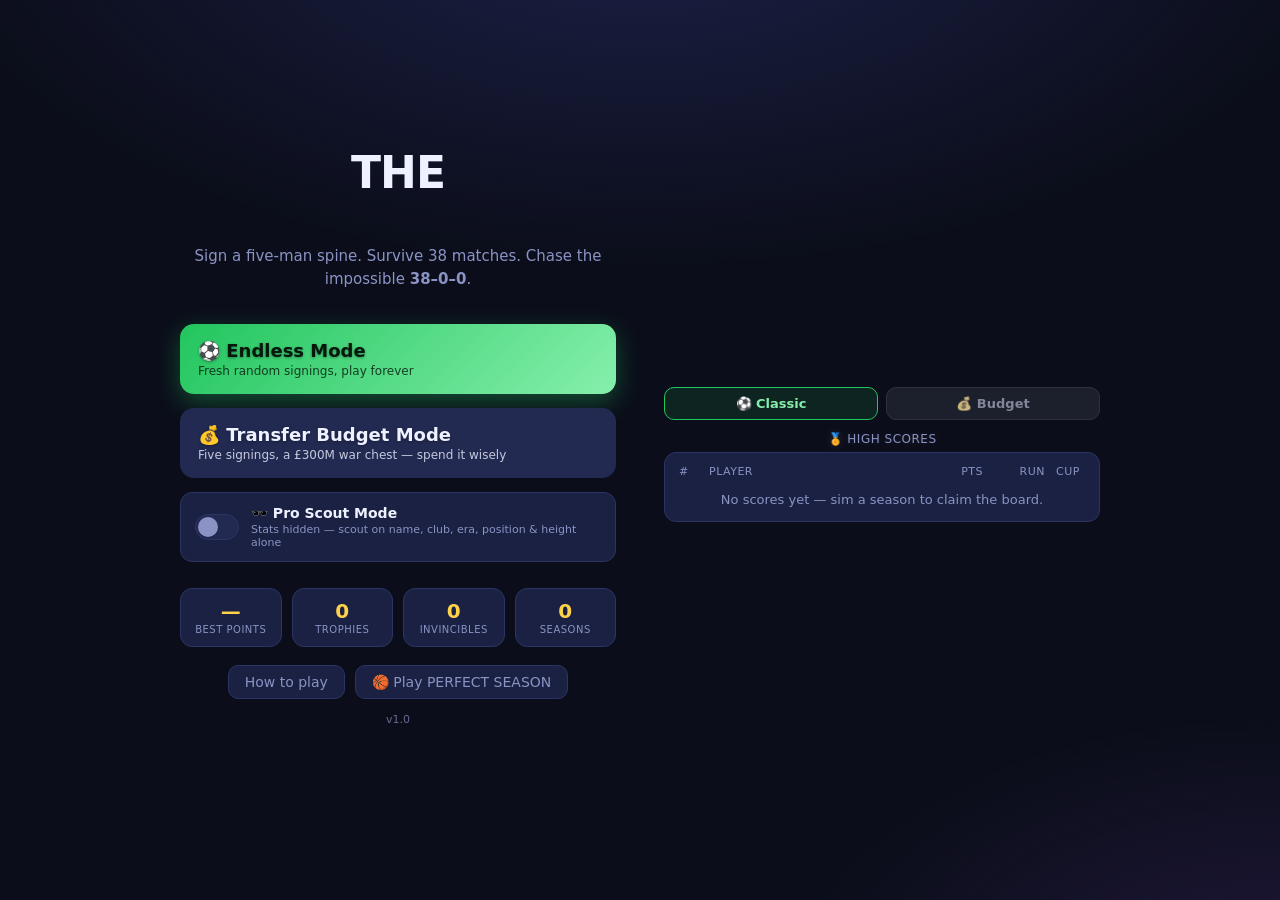
==== commit d943872f: "INVINCIBLES polish: 5-screen visual critique applied (35+ fixes) Soccer-specific findings from the s" ====
--- a/soccer/index.html
+++ b/soccer/index.html
@@ -5,7 +5,7 @@
   <meta name="viewport" content="width=device-width, initial-scale=1.0, maximum-scale=1.0, user-scalable=no" />
   <meta name="theme-color" content="#0b0e1a" />
   <title>THE INVINCIBLES</title>
-  <meta name="description" content="Draft a five-man spine of Premier League legends and simulate a 38-match season. Can you go 38–0–0?" />
+  <meta name="description" content="Sign a five-man spine of Premier League legends and simulate a 38-match season. Can you go 38–0–0?" />
   <style>
 /* ============================================================================
  * THE INVINCIBLES — styles
@@ -117,6 +117,7 @@
 }
 .link-btn:hover { color: var(--ink); border-color: var(--gold); }
 a.link-btn { text-decoration: none; display: inline-block; }
+.home-links { display: flex; gap: 10px; justify-content: center; align-items: center; flex-wrap: wrap; }
 .icon-btn {
   background: var(--panel);
   border: 1px solid var(--line);
@@ -139,7 +140,7 @@
 }
 .logo span {
   display: block;
-  background: linear-gradient(135deg, var(--accent), var(--gold));
+  background: linear-gradient(135deg, var(--accent) 0%, var(--accent2) 70%, var(--gold) 100%), var(--gold));
   -webkit-background-clip: text;
   background-clip: text;
   color: transparent;
@@ -216,7 +217,7 @@
   padding: 10px 8px;
 }
 .record-chip .rc-v { font-size: 20px; font-weight: 800; color: var(--gold); }
-.record-chip .rc-k { font-size: 10px; color: var(--muted); text-transform: uppercase; letter-spacing: 0.5px; white-space: nowrap; }
+.record-chip .rc-k { font-size: 10px; color: var(--muted); text-transform: uppercase; letter-spacing: 0.5px; line-height: 1.3; }
 
 /* ===================== HIGH SCORES ===================== */
 .highscores { margin-top: 18px; width: 100%; max-width: 420px; margin-left: auto; margin-right: auto; }
@@ -235,14 +236,16 @@
   white-space: nowrap;
   cursor: pointer;
 }
-.hs-tab:not(.active) { filter: saturate(0.4); opacity: 0.7; }
-.hs-tab.active { border-color: var(--gold); color: var(--gold); background: rgba(255, 210, 74, 0.12); }
+.hs-tab:not(.active) { filter: saturate(0.4); opacity: 0.9; }
+.hs-tab:not(.active):hover { border-color: var(--muted); }
+.hs-tab.active { border-color: var(--accent); color: var(--accent2); background: rgba(34, 197, 94, 0.12); }
 .hs-head { font-size: 12px; color: var(--muted); text-transform: uppercase; letter-spacing: 0.5px; margin-bottom: 6px; }
 .hs-board { background: var(--panel); border: 1px solid var(--line); border-radius: 12px; padding: 6px 14px; text-align: left; }
 .hs-board + .hs-head { margin-top: 16px; }
 .hs-line { display: grid; grid-template-columns: 24px 1fr 62px 56px 34px; gap: 6px; padding: 6px 0; font-size: 14px; align-items: center; }
 .hs-line > :nth-child(3), .hs-line > :nth-child(4) { text-align: right; font-variant-numeric: tabular-nums; }
 .hs-line > :nth-child(5) { text-align: center; }
+.hs-line:not(.head) > :nth-child(4) { color: var(--accent2); font-weight: 700; }
 .hs-line:not(.head) > :nth-child(5) { font-size: 17px; line-height: 1; }
 .hs-line + .hs-line { border-top: 1px solid var(--line); }
 .hs-line.head { color: var(--muted); font-size: 11px; text-transform: uppercase; letter-spacing: 0.5px; }
@@ -318,7 +321,7 @@
   border-radius: 12px;
   padding: 12px;
   display: grid;
-  grid-template-columns: repeat(5, 1fr);
+  grid-template-columns: repeat(5, minmax(0, 1fr));
   gap: 8px;
   margin-bottom: 16px;
 }
@@ -340,9 +343,16 @@
 .slot .slot-pos { font-size: 12px; font-weight: 800; color: var(--accent2); }
 .slot .slot-empty { font-size: 11px; color: rgba(134, 239, 172, 0.55); margin-top: 4px; }
 .slot.filled { border-style: solid; border-color: var(--accent); background: rgba(34,197,94,0.12); }
-.slot .slot-name { font-size: 11px; font-weight: 700; line-height: 1.15; margin-top: 3px; }
-.slot .slot-era { font-size: 10px; color: var(--muted); }
+.slot .slot-name { font-size: 11px; font-weight: 700; line-height: 1.15; margin-top: 3px; overflow-wrap: anywhere; }
+.slot .slot-era { font-size: 10px; color: rgba(238, 241, 255, 0.6); }
 .slot.target { border-style: solid; border-color: var(--gold); box-shadow: 0 0 0 1px var(--gold) inset; }
+.slot.filled.misfit { border-color: var(--gold); background: rgba(255, 210, 74, 0.10); }
+.slot.filled.misfit-bad { border-color: var(--bad); background: rgba(248, 113, 113, 0.10); }
+.slot .slot-fit { font-size: 9px; font-weight: 800; margin-top: 2px; color: var(--gold); }
+.slot.misfit-bad .slot-fit { color: var(--bad); }
+/* halfway line + centre circle so the tray reads as a pitch */
+.court::before { content: ""; position: absolute; left: 50%; top: 8px; bottom: 8px; width: 2px; background: rgba(255,255,255,0.07); transform: translateX(-50%); }
+.court::after { content: ""; position: absolute; left: 50%; top: 50%; width: 34px; height: 34px; border: 2px solid rgba(255,255,255,0.07); border-radius: 50%; transform: translate(-50%,-50%); }
 
 /* slot machine */
 .draft-floor { flex: 1; display: flex; flex-direction: column; }
@@ -417,7 +427,7 @@
   background: var(--panel2);
 }
 .rv.hi { color: var(--good); }
-.rv.lo { color: var(--bad); }
+.rv.lo { color: #d98d95; }
 
 /* position chooser shown after tapping a card */
 .pos-choose { display: none; gap: 6px; margin-top: 10px; flex-wrap: wrap; }
@@ -512,14 +522,14 @@
 .result-title { color: var(--muted); margin-bottom: 18px; font-weight: 600; }
 .result-cap { color: var(--gold); font-weight: 700; margin-bottom: 10px; }
 
-.result-lineup { display: grid; grid-template-columns: repeat(5, 1fr); gap: 6px; margin-bottom: 18px; }
+.result-lineup { display: grid; grid-template-columns: repeat(5, minmax(0, 1fr)); gap: 6px; margin-bottom: 18px; }
 .rl-slot { background: var(--panel); border-radius: 8px; padding: 8px 4px; border: 1px solid var(--line); }
 .rl-slot .rl-pos { font-size: 10px; font-weight: 800; color: var(--accent2); }
-.rl-slot .rl-name { font-size: 10px; font-weight: 700; line-height: 1.15; margin-top: 3px; }
+.rl-slot .rl-name { font-size: 10px; font-weight: 700; line-height: 1.15; margin-top: 3px; overflow-wrap: anywhere; }
 .rl-slot .rl-fit { font-size: 13px; margin-top: 3px; }
 
 .fit-legend { font-size: 11px; color: var(--muted); margin: -8px 0 14px; }
-.result-stats { display: grid; grid-template-columns: 1fr 1fr; gap: 8px; margin-bottom: 16px; }
+.result-stats { display: grid; grid-template-columns: repeat(2, minmax(0, 1fr)); gap: 8px; margin-bottom: 16px; }
 .stat { background: var(--panel); border-radius: 10px; padding: 10px; text-align: left; }
 .stat-k { display: block; font-size: 11px; color: var(--muted); text-transform: uppercase; letter-spacing: 0.5px; }
 .stat-v { font-size: 15px; font-weight: 800; }
@@ -612,6 +622,7 @@
   .btn-sim { width: 100%; max-width: 660px; align-self: center; }
   .candidates { display: grid; grid-template-columns: repeat(2, 1fr); gap: 10px; align-items: start; }
   .candidates .pcard.open { grid-column: 1 / -1; }
+  .candidates .pcard.open .ratings, .candidates .pcard.open .pos-choose { max-width: 660px; width: 100%; margin-left: auto; margin-right: auto; }
   .wild-panel { max-width: 900px; width: 100%; margin: 0 auto; }
   .wild-list { display: grid; grid-template-columns: repeat(2, 1fr); gap: 8px; align-items: start; }
   .wild-list .pcard.open { grid-column: 1 / -1; }
@@ -630,12 +641,12 @@
     <section id="screen-home" class="screen active">
       <div class="home-inner">
         <h1 class="logo">THE<span>INVINCIBLES</span></h1>
-        <p class="tagline">Draft a five-man spine. Survive 38 matches. Chase the impossible&nbsp;<b>38–0–0</b>.</p>
+        <p class="tagline">Sign a five-man spine. Survive 38 matches. Chase the impossible&nbsp;<b>38–0–0</b>.</p>
 
         <div class="mode-buttons">
           <button class="btn btn-primary" id="btn-endless">
             <span class="btn-title">⚽ Endless Mode</span>
-            <span class="btn-sub">Fresh random draft, play forever</span>
+            <span class="btn-sub">Fresh random signings, play forever</span>
           </button>
           <button class="btn btn-secondary" id="btn-cap">
             <span class="btn-title">💰 Transfer Budget Mode</span>
@@ -648,7 +659,7 @@
           <span class="pro-switch"></span>
           <span class="pro-text">
             <b>🕶️ Pro Scout Mode</b>
-            <small>Stats hidden — judge on name, club, era, position &amp; height alone</small>
+            <small>Stats hidden — scout on name, club, era, position &amp; height alone</small>
           </span>
         </label>
 
@@ -656,8 +667,10 @@
 
         <div class="highscores" id="highscores"></div>
 
-        <button class="link-btn" id="btn-how">How to play</button>
-        <a class="link-btn" href="../">🏀 Play PERFECT SEASON</a>
+        <div class="home-links">
+          <button class="link-btn" id="btn-how">How to play</button>
+          <a class="link-btn" href="../">🏀 Play PERFECT SEASON</a>
+        </div>
         <p class="version">v1.0</p>
       </div>
     </section>
@@ -686,7 +699,7 @@
           <span id="pick-label">Signing 1 / 5</span>
           <span id="budget-hud" class="budget-hud" hidden></span>
           <div class="tokens">
-            <button type="button" class="token" id="token-reroll" title="Reroll team">🔄 <b id="reroll-count">3</b></button>
+            <button type="button" class="token" id="token-reroll" title="Reroll club">🔄 <b id="reroll-count">3</b></button>
             <button type="button" class="token" id="token-wild" title="Wildcard pick">⭐ <b id="wild-count">1</b></button>
           </div>
         </div>
@@ -705,7 +718,7 @@
         <div class="candidates" id="candidates"></div>
 
         <div class="draft-actions">
-          <button class="btn btn-token" id="btn-reroll">🔄 Reroll team</button>
+          <button class="btn btn-token" id="btn-reroll">🔄 Reroll club</button>
           <button class="btn btn-token" id="btn-wild">⭐ Wildcard pick</button>
         </div>
       </div>
@@ -2012,9 +2025,13 @@
       const r = state.roster[i];
       if (r) {
         slot.classList.add("filled");
+        const fit = positionFit(r.player, pos);
+        // Surface expensive mistakes where they were made: off-role signings
+        // get flagged on the pitch, an outfielder in goal screams red.
+        if (fit < 0.9) slot.classList.add(fit <= 0.55 ? "misfit-bad" : "misfit");
         slot.innerHTML = `<span class="slot-pos">${pos}</span>
           <span class="slot-name">${r.player.n}</span>
-          <span class="slot-era">${r.player.d}</span>`;
+          <span class="slot-era">${r.player.d}</span>${fit < 0.9 ? `<span class="slot-fit">${fit <= 0.55 ? "⚠ wrong role" : "⚠ off-role"}</span>` : ""}`;
       } else {
         // Highlight eligible slots only when the hint means something — with
         // every slot open, a universal glow conveys nothing.
@@ -2026,7 +2043,7 @@
   }
 
   function ratingCell(key, label, val) {
-    const cls = val >= 86 ? "hi" : val < 68 ? "lo" : "";
+    const cls = val >= 86 ? "hi" : val < 50 ? "lo" : "";
     return `<div class="rbar"><span class="rk">${label}</span><span class="rv ${cls}">${Math.round(val)}</span></div>`;
   }
 
@@ -2041,7 +2058,7 @@
     // name, club, era, position and listed height alone.
     const meta = state.pro
       ? `${formatHeight(player.hi)} · ${player.t} · ${player.d}`
-      : `${formatHeight(player.hi)} · ${player.t} · ${player.d} · <span class="pcard-arch">${player.a}</span>`;
+      : `${formatHeight(player.hi)} · ${player.t} · ${player.d} <span class="pcard-arch">· ${player.a}</span>`;
     const body = state.pro
       ? `<div class="scout-note">🕶️ Scout's report only — trust your eye.</div>`
       : `<div class="ratings">
@@ -2115,7 +2132,7 @@
     renderTokens();
     $("btn-sim").disabled = state.pick < 5;
     $("spinner-label").textContent =
-      state.mode === "cap" ? "TRANSFER BUDGET DRAFT" : "NOW SIGNING";
+      state.mode === "cap" ? "TRANSFER WINDOW" : "NOW SIGNING";
     const label = `${state.current.decade} · ${state.current.team}`;
     if (animate) {
       animateSpin(() => {
@@ -2292,10 +2309,14 @@
     const qualifies = scoreQualifies(getScores(store, board), r.pts, r.longestUnbeaten);
     $("hs-entry").hidden = !qualifies;
     if (qualifies) {
+      // A relegation season can still "qualify" on a thin board — log it
+      // without the celebration.
       $("hs-entry-title").textContent =
-        board === "cap"
-          ? "🏅 Top-10 budget season! Enter your initials"
-          : "🏅 Top-10 season! Enter your initials";
+        r.pts < 58
+          ? "Season logged in your top 10 — enter your initials"
+          : board === "cap"
+            ? "🏅 Top-10 budget season! Enter your initials"
+            : "🏅 Top-10 season! Enter your initials";
       $("hs-entry-row").hidden = false;
       $("hs-initials").value = store.lastIni || "";
     }
@@ -2352,7 +2373,7 @@
         const row = document.createElement("div");
         row.className = "reveal-row";
         const cell = (label, val) => {
-          const cls = val >= 86 ? "hi" : val < 68 ? "lo" : "";
+          const cls = val >= 86 ? "hi" : val < 50 ? "lo" : "";
           return `<span class="rv ${cls}" title="${label}">${val}</span>`;
         };
         row.innerHTML = `
@@ -2390,6 +2411,9 @@
     const made = state.seedNum > 0;
     $("btn-playoffs").hidden = !made;
     $("missed-note").hidden = made;
+    // Keep a green primary action on screen even when Europe is missed.
+    $("btn-again").classList.toggle("btn-primary", !made);
+    $("btn-again").classList.toggle("btn-secondary", made);
 
     $("share-toast").textContent = "";
     show("screen-result");
@@ -2528,7 +2552,7 @@
     const chips = [
       ["Best points", store.bestPts ? `${store.bestPts} pts` : "—"],
       ["Trophies", store.trophies || 0],
-      ["Invincible seasons", store.perfects || 0],
+      ["Invincibles", store.perfects || 0],
       ["Seasons", store.played || 0],
     ];
     $("home-records").innerHTML = chips
@@ -2548,7 +2572,7 @@
     return (
       `<div class="hs-line${i === 0 ? " first" : ""}"><span>${i + 1}</span>` +
       `<span class="h-ini">${ini}</span><span class="hv">${pts} pts</span>` +
-      `<span>${streak}U</span><span>${s.ring === true ? "🏆" : "—"}</span></div>`
+      `<span>${streak}</span><span>${s.ring === true ? "🏆" : "—"}</span></div>`
     );
   }
 
